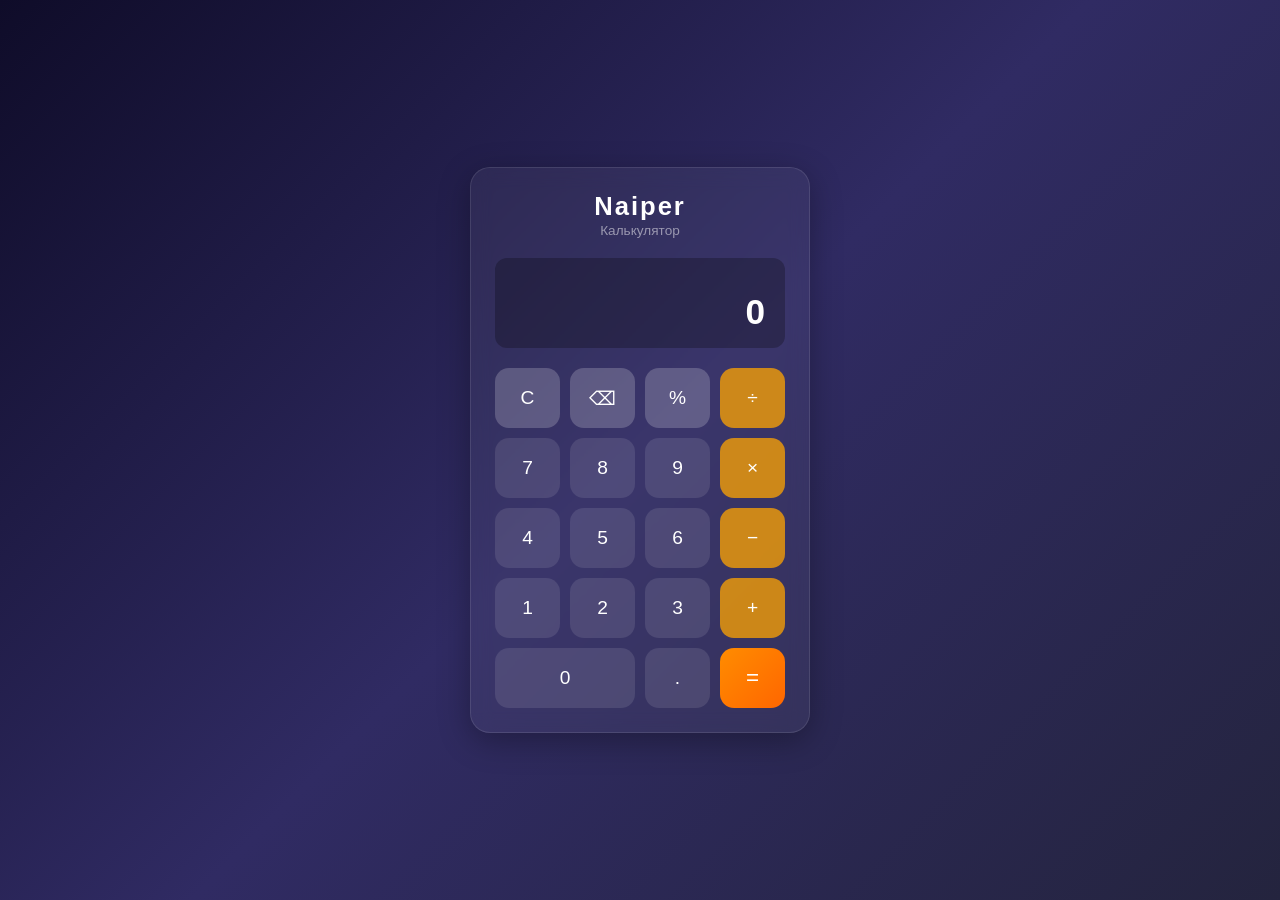
==== index.html @ 171712a0 "Initial calculator prototype (will be replaced with AX expense tracker) Co-authored-by: nursultano-a" ====
<!DOCTYPE html>
<html lang="ru">
<head>
    <meta charset="UTF-8">
    <meta name="viewport" content="width=device-width, initial-scale=1.0">
    <title>Naiper — Калькулятор</title>
    <link rel="stylesheet" href="css/style.css">
</head>
<body>
    <div class="calculator">
        <header class="calculator__header">
            <h1 class="calculator__title">Naiper</h1>
            <p class="calculator__subtitle">Калькулятор</p>
        </header>

        <div class="calculator__display">
            <div class="calculator__expression" id="expression"></div>
            <div class="calculator__result" id="result">0</div>
        </div>

        <div class="calculator__buttons">
            <button class="btn btn--function" data-action="clear">C</button>
            <button class="btn btn--function" data-action="backspace">⌫</button>
            <button class="btn btn--function" data-action="percent">%</button>
            <button class="btn btn--operator" data-action="divide">÷</button>

            <button class="btn btn--number" data-action="7">7</button>
            <button class="btn btn--number" data-action="8">8</button>
            <button class="btn btn--number" data-action="9">9</button>
            <button class="btn btn--operator" data-action="multiply">×</button>

            <button class="btn btn--number" data-action="4">4</button>
            <button class="btn btn--number" data-action="5">5</button>
            <button class="btn btn--number" data-action="6">6</button>
            <button class="btn btn--operator" data-action="subtract">−</button>

            <button class="btn btn--number" data-action="1">1</button>
            <button class="btn btn--number" data-action="2">2</button>
            <button class="btn btn--number" data-action="3">3</button>
            <button class="btn btn--operator" data-action="add">+</button>

            <button class="btn btn--number btn--wide" data-action="0">0</button>
            <button class="btn btn--number" data-action="decimal">.</button>
            <button class="btn btn--equals" data-action="equals">=</button>
        </div>
    </div>

    <script src="js/calculator.js"></script>
</body>
</html>
---- css/style.css ----
*,
*::before,
*::after {
    margin: 0;
    padding: 0;
    box-sizing: border-box;
}

body {
    min-height: 100vh;
    display: flex;
    justify-content: center;
    align-items: center;
    background: linear-gradient(135deg, #0f0c29, #302b63, #24243e);
    font-family: 'Segoe UI', Tahoma, Geneva, Verdana, sans-serif;
}

.calculator {
    width: 340px;
    background: rgba(255, 255, 255, 0.05);
    backdrop-filter: blur(10px);
    border-radius: 20px;
    padding: 24px;
    box-shadow: 0 8px 32px rgba(0, 0, 0, 0.3);
    border: 1px solid rgba(255, 255, 255, 0.1);
}

.calculator__header {
    text-align: center;
    margin-bottom: 20px;
}

.calculator__title {
    font-size: 1.6rem;
    color: #fff;
    font-weight: 700;
    letter-spacing: 2px;
}

.calculator__subtitle {
    font-size: 0.85rem;
    color: rgba(255, 255, 255, 0.5);
    margin-top: 2px;
}

.calculator__display {
    background: rgba(0, 0, 0, 0.25);
    border-radius: 12px;
    padding: 16px 20px;
    margin-bottom: 20px;
    min-height: 90px;
    display: flex;
    flex-direction: column;
    justify-content: flex-end;
    align-items: flex-end;
    overflow: hidden;
}

.calculator__expression {
    font-size: 0.95rem;
    color: rgba(255, 255, 255, 0.5);
    min-height: 1.2em;
    word-break: break-all;
    text-align: right;
    width: 100%;
}

.calculator__result {
    font-size: 2.2rem;
    color: #fff;
    font-weight: 600;
    word-break: break-all;
    text-align: right;
    width: 100%;
    transition: font-size 0.2s ease;
}

.calculator__result.small {
    font-size: 1.4rem;
}

.calculator__buttons {
    display: grid;
    grid-template-columns: repeat(4, 1fr);
    gap: 10px;
}

.btn {
    height: 60px;
    border: none;
    border-radius: 14px;
    font-size: 1.2rem;
    font-weight: 500;
    cursor: pointer;
    transition: all 0.15s ease;
    outline: none;
    user-select: none;
    -webkit-tap-highlight-color: transparent;
}

.btn:active {
    transform: scale(0.93);
}

.btn--number {
    background: rgba(255, 255, 255, 0.1);
    color: #fff;
}

.btn--number:hover {
    background: rgba(255, 255, 255, 0.18);
}

.btn--operator {
    background: rgba(255, 165, 0, 0.75);
    color: #fff;
}

.btn--operator:hover {
    background: rgba(255, 165, 0, 0.9);
}

.btn--function {
    background: rgba(255, 255, 255, 0.2);
    color: #fff;
}

.btn--function:hover {
    background: rgba(255, 255, 255, 0.3);
}

.btn--equals {
    background: linear-gradient(135deg, #ff8c00, #ff6600);
    color: #fff;
    font-size: 1.4rem;
}

.btn--equals:hover {
    background: linear-gradient(135deg, #ffa333, #ff8533);
}

.btn--wide {
    grid-column: span 2;
}

@media (max-width: 400px) {
    .calculator {
        width: 95vw;
        padding: 16px;
    }

    .btn {
        height: 52px;
        font-size: 1.05rem;
    }

    .calculator__result {
        font-size: 1.8rem;
    }
}
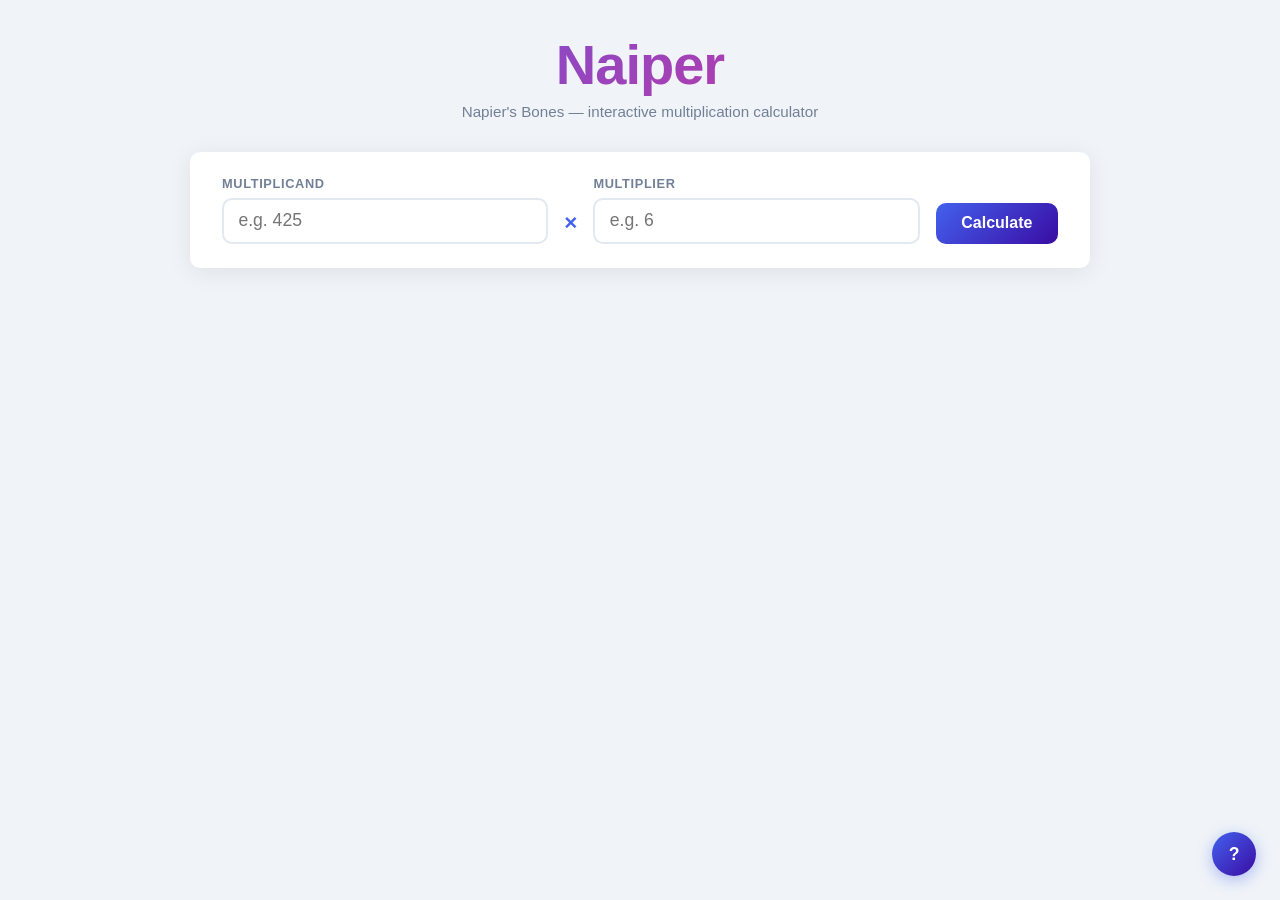
==== commit 5518f0e4: "Plan: AX expense tracker app Co-authored-by: nursultano-alt <259034521+nursultano-alt@users.noreply." ====
--- a/index.html
+++ b/index.html
@@ -1,50 +1,105 @@
 <!DOCTYPE html>
-<html lang="ru">
+<html lang="en">
 <head>
-    <meta charset="UTF-8">
-    <meta name="viewport" content="width=device-width, initial-scale=1.0">
-    <title>Naiper — Калькулятор</title>
-    <link rel="stylesheet" href="css/style.css">
+  <meta charset="UTF-8" />
+  <meta name="viewport" content="width=device-width, initial-scale=1.0" />
+  <title>Naiper – Napier's Bones Calculator</title>
+  <link rel="stylesheet" href="style.css" />
 </head>
 <body>
-    <div class="calculator">
-        <header class="calculator__header">
-            <h1 class="calculator__title">Naiper</h1>
-            <p class="calculator__subtitle">Калькулятор</p>
-        </header>
+  <header>
+    <h1>Naiper</h1>
+    <p class="subtitle">Napier's Bones — interactive multiplication calculator</p>
+  </header>
 
-        <div class="calculator__display">
-            <div class="calculator__expression" id="expression"></div>
-            <div class="calculator__result" id="result">0</div>
-        </div>
+  <main>
+    <!-- Input section -->
+    <section class="input-section">
+      <div class="input-group">
+        <label for="multiplicand">Multiplicand</label>
+        <input
+          type="number"
+          id="multiplicand"
+          min="1"
+          max="9999999999"
+          placeholder="e.g. 425"
+          aria-label="Multiplicand"
+        />
+      </div>
+      <span class="operator">×</span>
+      <div class="input-group">
+        <label for="multiplier">Multiplier</label>
+        <input
+          type="number"
+          id="multiplier"
+          min="1"
+          max="9999"
+          placeholder="e.g. 6"
+          aria-label="Multiplier"
+        />
+      </div>
+      <button id="calculate-btn" aria-label="Calculate">Calculate</button>
+    </section>
 
-        <div class="calculator__buttons">
-            <button class="btn btn--function" data-action="clear">C</button>
-            <button class="btn btn--function" data-action="backspace">⌫</button>
-            <button class="btn btn--function" data-action="percent">%</button>
-            <button class="btn btn--operator" data-action="divide">÷</button>
+    <!-- Error message -->
+    <p id="error-msg" class="error hidden" role="alert"></p>
 
-            <button class="btn btn--number" data-action="7">7</button>
-            <button class="btn btn--number" data-action="8">8</button>
-            <button class="btn btn--number" data-action="9">9</button>
-            <button class="btn btn--operator" data-action="multiply">×</button>
+    <!-- Bones display -->
+    <section id="bones-section" class="bones-section hidden" aria-label="Napier's Bones">
+      <h2>Napier's Bones</h2>
+      <div id="bones-container" class="bones-container"></div>
+    </section>
 
-            <button class="btn btn--number" data-action="4">4</button>
-            <button class="btn btn--number" data-action="5">5</button>
-            <button class="btn btn--number" data-action="6">6</button>
-            <button class="btn btn--operator" data-action="subtract">−</button>
+    <!-- Step-by-step working -->
+    <section id="working-section" class="working-section hidden">
+      <h2>Step-by-step working</h2>
+      <div id="working-container"></div>
+      <div class="result-box">
+        <span id="multiplicand-display"></span>
+        <span class="operator">×</span>
+        <span id="multiplier-display"></span>
+        <span class="operator">=</span>
+        <span id="result-display" class="result-value"></span>
+      </div>
+    </section>
 
-            <button class="btn btn--number" data-action="1">1</button>
-            <button class="btn btn--number" data-action="2">2</button>
-            <button class="btn btn--number" data-action="3">3</button>
-            <button class="btn btn--operator" data-action="add">+</button>
+    <!-- History -->
+    <section id="history-section" class="history-section hidden">
+      <div class="history-header">
+        <h2>History</h2>
+        <button id="clear-history-btn" aria-label="Clear history">Clear</button>
+      </div>
+      <ul id="history-list"></ul>
+    </section>
+  </main>
 
-            <button class="btn btn--number btn--wide" data-action="0">0</button>
-            <button class="btn btn--number" data-action="decimal">.</button>
-            <button class="btn btn--equals" data-action="equals">=</button>
-        </div>
+  <!-- Info modal trigger -->
+  <button id="info-btn" class="info-btn" aria-label="About Napier's Bones">?</button>
+
+  <!-- Info modal -->
+  <div id="info-modal" class="modal hidden" role="dialog" aria-modal="true" aria-labelledby="modal-title">
+    <div class="modal-content">
+      <button class="modal-close" id="modal-close-btn" aria-label="Close">✕</button>
+      <h2 id="modal-title">About Napier's Bones</h2>
+      <p>
+        <strong>Napier's Bones</strong> are a manually operated calculating device
+        created by John Napier of Merchiston, first published in 1617.
+      </p>
+      <p>
+        The device consists of a board with a rim and a set of numbered rods
+        (the "bones"). Each rod contains a single-digit multiplication table.
+        To multiply, you lay out the rods for each digit of the multiplicand
+        and read off the row that corresponds to your multiplier, adding the
+        diagonal columns to obtain the final product.
+      </p>
+      <p>
+        This application automates that process — enter any multiplicand and
+        multiplier to see the bones laid out and the step-by-step addition.
+      </p>
     </div>
+  </div>
+  <div id="modal-overlay" class="modal-overlay hidden"></div>
 
-    <script src="js/calculator.js"></script>
+  <script src="script.js"></script>
 </body>
 </html>
--- a/style.css
+++ b/style.css
@@ -0,0 +1,435 @@
+/* ─── Reset & Base ─────────────────────────────────────────────────────────── */
+*, *::before, *::after {
+  box-sizing: border-box;
+  margin: 0;
+  padding: 0;
+}
+
+:root {
+  --clr-bg:          #f0f4f8;
+  --clr-surface:     #ffffff;
+  --clr-primary:     #4361ee;
+  --clr-primary-dk:  #3a0ca3;
+  --clr-accent:      #f72585;
+  --clr-text:        #2d3748;
+  --clr-text-muted:  #718096;
+  --clr-border:      #e2e8f0;
+  --clr-diagonal:    rgba(67, 97, 238, 0.12);
+  --clr-error:       #e53e3e;
+  --radius:          10px;
+  --shadow:          0 4px 24px rgba(0,0,0,.08);
+  --transition:      0.2s ease;
+}
+
+body {
+  font-family: 'Segoe UI', Tahoma, Geneva, Verdana, sans-serif;
+  background: var(--clr-bg);
+  color: var(--clr-text);
+  min-height: 100vh;
+  padding: 2rem 1rem 4rem;
+}
+
+/* ─── Header ────────────────────────────────────────────────────────────────── */
+header {
+  text-align: center;
+  margin-bottom: 2rem;
+}
+
+header h1 {
+  font-size: clamp(2rem, 6vw, 3.5rem);
+  font-weight: 800;
+  background: linear-gradient(135deg, var(--clr-primary), var(--clr-accent));
+  -webkit-background-clip: text;
+  -webkit-text-fill-color: transparent;
+  background-clip: text;
+  letter-spacing: -1px;
+}
+
+.subtitle {
+  color: var(--clr-text-muted);
+  margin-top: .4rem;
+  font-size: .95rem;
+}
+
+/* ─── Main layout ───────────────────────────────────────────────────────────── */
+main {
+  max-width: 900px;
+  margin: 0 auto;
+  display: flex;
+  flex-direction: column;
+  gap: 2rem;
+}
+
+/* ─── Input section ─────────────────────────────────────────────────────────── */
+.input-section {
+  background: var(--clr-surface);
+  border-radius: var(--radius);
+  box-shadow: var(--shadow);
+  padding: 1.5rem 2rem;
+  display: flex;
+  align-items: flex-end;
+  gap: 1rem;
+  flex-wrap: wrap;
+}
+
+.input-group {
+  display: flex;
+  flex-direction: column;
+  gap: .4rem;
+  flex: 1;
+  min-width: 120px;
+}
+
+.input-group label {
+  font-size: .8rem;
+  font-weight: 600;
+  text-transform: uppercase;
+  letter-spacing: .05em;
+  color: var(--clr-text-muted);
+}
+
+.input-group input {
+  border: 2px solid var(--clr-border);
+  border-radius: var(--radius);
+  padding: .65rem .9rem;
+  font-size: 1.1rem;
+  font-family: inherit;
+  color: var(--clr-text);
+  transition: border-color var(--transition), box-shadow var(--transition);
+  width: 100%;
+}
+
+.input-group input:focus {
+  outline: none;
+  border-color: var(--clr-primary);
+  box-shadow: 0 0 0 3px rgba(67, 97, 238, .2);
+}
+
+/* hide spin buttons */
+input[type=number]::-webkit-inner-spin-button,
+input[type=number]::-webkit-outer-spin-button { -webkit-appearance: none; }
+input[type=number] { -moz-appearance: textfield; }
+
+.operator {
+  font-size: 1.4rem;
+  font-weight: 700;
+  color: var(--clr-primary);
+  padding-bottom: .5rem;
+  align-self: flex-end;
+}
+
+button#calculate-btn {
+  background: linear-gradient(135deg, var(--clr-primary), var(--clr-primary-dk));
+  color: #fff;
+  border: none;
+  border-radius: var(--radius);
+  padding: .7rem 1.6rem;
+  font-size: 1rem;
+  font-weight: 600;
+  cursor: pointer;
+  transition: opacity var(--transition), transform var(--transition);
+  align-self: flex-end;
+  white-space: nowrap;
+}
+
+button#calculate-btn:hover { opacity: .9; transform: translateY(-1px); }
+button#calculate-btn:active { transform: translateY(0); }
+
+/* ─── Error ─────────────────────────────────────────────────────────────────── */
+.error {
+  color: var(--clr-error);
+  font-weight: 600;
+  text-align: center;
+}
+
+/* ─── Bones section ─────────────────────────────────────────────────────────── */
+.bones-section {
+  background: var(--clr-surface);
+  border-radius: var(--radius);
+  box-shadow: var(--shadow);
+  padding: 1.5rem 2rem;
+}
+
+.bones-section h2,
+.working-section h2,
+.history-section h2 {
+  font-size: 1.15rem;
+  font-weight: 700;
+  margin-bottom: 1rem;
+  color: var(--clr-primary-dk);
+}
+
+/* Container scrolls horizontally on small screens */
+.bones-container {
+  overflow-x: auto;
+  padding-bottom: .5rem;
+}
+
+/* Grid of bone rods */
+.bones-grid {
+  display: inline-flex;
+  gap: 3px;
+  align-items: flex-start;
+}
+
+/* Index rod (row numbers) */
+.rod {
+  display: flex;
+  flex-direction: column;
+  gap: 3px;
+}
+
+/* Individual cells */
+.bone-cell {
+  width: 64px;
+  height: 52px;
+  display: flex;
+  align-items: center;
+  justify-content: center;
+  font-size: .85rem;
+  font-weight: 600;
+  border-radius: 6px;
+  position: relative;
+  user-select: none;
+}
+
+/* Header cell (digit at top of rod) */
+.bone-cell.header {
+  background: linear-gradient(135deg, var(--clr-primary), var(--clr-primary-dk));
+  color: #fff;
+  font-size: 1rem;
+  border-radius: 8px 8px 0 0;
+  height: 44px;
+}
+
+/* Index column */
+.bone-cell.index {
+  background: #f7fafc;
+  color: var(--clr-text-muted);
+  font-size: .8rem;
+  border: 1px solid var(--clr-border);
+}
+
+/* Regular multiplication cell — split diagonally */
+.bone-cell.digit {
+  background: var(--clr-surface);
+  border: 1px solid var(--clr-border);
+  overflow: hidden;
+  flex-direction: column;
+  padding: 0;
+}
+
+/* Highlight the row that matches the multiplier */
+.bone-cell.digit.active {
+  background: #ebf4ff;
+  border-color: var(--clr-primary);
+}
+
+/* Diagonal SVG inside each digit cell */
+.bone-cell.digit svg {
+  position: absolute;
+  inset: 0;
+  width: 100%;
+  height: 100%;
+}
+
+.top-num {
+  position: absolute;
+  top: 6px;
+  right: 9px;
+  font-size: .75rem;
+  line-height: 1;
+}
+
+.bot-num {
+  position: absolute;
+  bottom: 6px;
+  left: 9px;
+  font-size: .75rem;
+  line-height: 1;
+}
+
+/* ─── Working section ───────────────────────────────────────────────────────── */
+.working-section {
+  background: var(--clr-surface);
+  border-radius: var(--radius);
+  box-shadow: var(--shadow);
+  padding: 1.5rem 2rem;
+}
+
+.working-rows {
+  display: flex;
+  flex-direction: column;
+  gap: .5rem;
+  margin-bottom: 1.2rem;
+  font-family: 'Courier New', monospace;
+  font-size: 1rem;
+}
+
+.working-row {
+  display: flex;
+  align-items: center;
+  gap: .5rem;
+}
+
+.working-row .label {
+  color: var(--clr-text-muted);
+  font-size: .8rem;
+  width: 160px;
+  flex-shrink: 0;
+}
+
+.working-row .value {
+  font-weight: 600;
+}
+
+.working-divider {
+  border: none;
+  border-top: 2px solid var(--clr-border);
+  margin: .4rem 0;
+}
+
+.result-box {
+  display: flex;
+  align-items: center;
+  gap: .75rem;
+  font-size: 1.4rem;
+  font-weight: 700;
+  flex-wrap: wrap;
+}
+
+.result-value {
+  color: var(--clr-accent);
+  font-size: 1.8rem;
+}
+
+/* ─── History section ───────────────────────────────────────────────────────── */
+.history-section {
+  background: var(--clr-surface);
+  border-radius: var(--radius);
+  box-shadow: var(--shadow);
+  padding: 1.5rem 2rem;
+}
+
+.history-header {
+  display: flex;
+  align-items: center;
+  justify-content: space-between;
+  margin-bottom: 1rem;
+}
+
+#clear-history-btn {
+  background: none;
+  border: 2px solid var(--clr-border);
+  border-radius: 6px;
+  padding: .3rem .8rem;
+  font-size: .8rem;
+  cursor: pointer;
+  color: var(--clr-text-muted);
+  transition: border-color var(--transition), color var(--transition);
+}
+
+#clear-history-btn:hover {
+  border-color: var(--clr-accent);
+  color: var(--clr-accent);
+}
+
+#history-list {
+  list-style: none;
+  display: flex;
+  flex-direction: column;
+  gap: .5rem;
+}
+
+#history-list li {
+  display: flex;
+  justify-content: space-between;
+  align-items: center;
+  padding: .6rem 1rem;
+  border-radius: 8px;
+  background: var(--clr-bg);
+  font-size: .95rem;
+}
+
+#history-list li .hist-expr { color: var(--clr-text-muted); }
+#history-list li .hist-result { font-weight: 700; color: var(--clr-primary-dk); }
+
+/* ─── Info button ───────────────────────────────────────────────────────────── */
+.info-btn {
+  position: fixed;
+  bottom: 1.5rem;
+  right: 1.5rem;
+  width: 44px;
+  height: 44px;
+  border-radius: 50%;
+  border: none;
+  background: linear-gradient(135deg, var(--clr-primary), var(--clr-primary-dk));
+  color: #fff;
+  font-size: 1.1rem;
+  font-weight: 700;
+  cursor: pointer;
+  box-shadow: 0 4px 16px rgba(67, 97, 238, .4);
+  transition: transform var(--transition), opacity var(--transition);
+}
+
+.info-btn:hover { transform: scale(1.1); opacity: .9; }
+
+/* ─── Modal ─────────────────────────────────────────────────────────────────── */
+.modal-overlay {
+  position: fixed;
+  inset: 0;
+  background: rgba(0,0,0,.45);
+  z-index: 100;
+}
+
+.modal {
+  position: fixed;
+  top: 50%;
+  left: 50%;
+  transform: translate(-50%, -50%);
+  background: var(--clr-surface);
+  border-radius: var(--radius);
+  box-shadow: 0 16px 48px rgba(0,0,0,.2);
+  padding: 2rem;
+  max-width: 480px;
+  width: 90%;
+  z-index: 101;
+}
+
+.modal h2 {
+  margin-bottom: 1rem;
+  color: var(--clr-primary-dk);
+}
+
+.modal p {
+  color: var(--clr-text);
+  line-height: 1.7;
+  margin-bottom: .8rem;
+  font-size: .95rem;
+}
+
+.modal-close {
+  position: absolute;
+  top: .9rem;
+  right: 1rem;
+  background: none;
+  border: none;
+  font-size: 1.1rem;
+  cursor: pointer;
+  color: var(--clr-text-muted);
+  transition: color var(--transition);
+}
+
+.modal-close:hover { color: var(--clr-accent); }
+
+/* ─── Utility ───────────────────────────────────────────────────────────────── */
+.hidden { display: none !important; }
+
+/* ─── Responsive tweaks ─────────────────────────────────────────────────────── */
+@media (max-width: 480px) {
+  .input-section { flex-direction: column; align-items: stretch; }
+  .operator { display: none; }
+  button#calculate-btn { width: 100%; }
+  .bone-cell { width: 52px; height: 44px; }
+  .bone-cell.header { height: 36px; }
+}
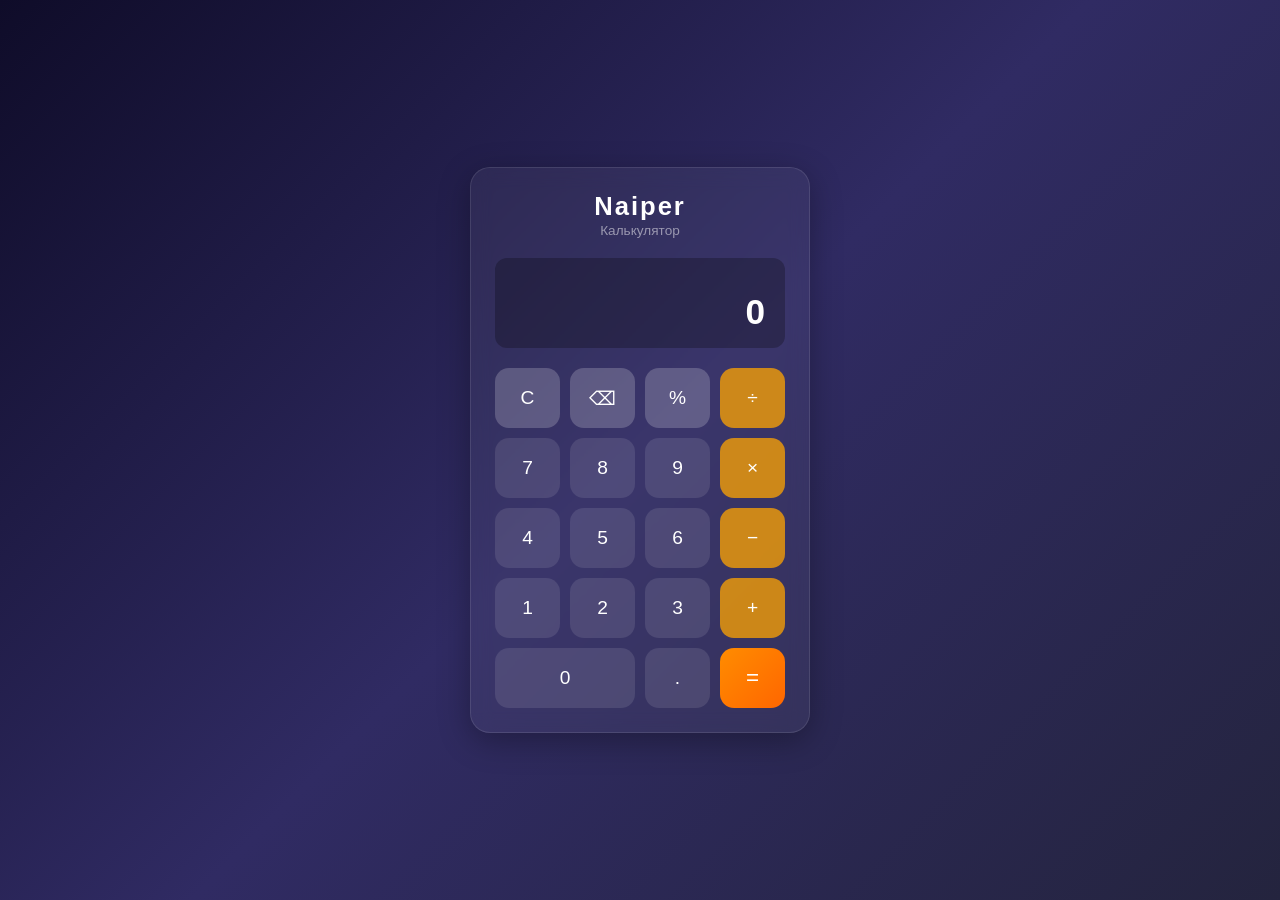
==== commit bc0b00f9: "Merge pull request #2 from nursultano-alt/copilot/create-app-integration [WIP] Add integration of ap" ====
--- a/index.html
+++ b/index.html
@@ -1,105 +1,50 @@
 <!DOCTYPE html>
-<html lang="en">
+<html lang="ru">
 <head>
-  <meta charset="UTF-8" />
-  <meta name="viewport" content="width=device-width, initial-scale=1.0" />
-  <title>Naiper – Napier's Bones Calculator</title>
-  <link rel="stylesheet" href="style.css" />
+    <meta charset="UTF-8">
+    <meta name="viewport" content="width=device-width, initial-scale=1.0">
+    <title>Naiper — Калькулятор</title>
+    <link rel="stylesheet" href="css/style.css">
 </head>
 <body>
-  <header>
-    <h1>Naiper</h1>
-    <p class="subtitle">Napier's Bones — interactive multiplication calculator</p>
-  </header>
+    <div class="calculator">
+        <header class="calculator__header">
+            <h1 class="calculator__title">Naiper</h1>
+            <p class="calculator__subtitle">Калькулятор</p>
+        </header>
 
-  <main>
-    <!-- Input section -->
-    <section class="input-section">
-      <div class="input-group">
-        <label for="multiplicand">Multiplicand</label>
-        <input
-          type="number"
-          id="multiplicand"
-          min="1"
-          max="9999999999"
-          placeholder="e.g. 425"
-          aria-label="Multiplicand"
-        />
-      </div>
-      <span class="operator">×</span>
-      <div class="input-group">
-        <label for="multiplier">Multiplier</label>
-        <input
-          type="number"
-          id="multiplier"
-          min="1"
-          max="9999"
-          placeholder="e.g. 6"
-          aria-label="Multiplier"
-        />
-      </div>
-      <button id="calculate-btn" aria-label="Calculate">Calculate</button>
-    </section>
+        <div class="calculator__display">
+            <div class="calculator__expression" id="expression"></div>
+            <div class="calculator__result" id="result">0</div>
+        </div>
 
-    <!-- Error message -->
-    <p id="error-msg" class="error hidden" role="alert"></p>
+        <div class="calculator__buttons">
+            <button class="btn btn--function" data-action="clear">C</button>
+            <button class="btn btn--function" data-action="backspace">⌫</button>
+            <button class="btn btn--function" data-action="percent">%</button>
+            <button class="btn btn--operator" data-action="divide">÷</button>
 
-    <!-- Bones display -->
-    <section id="bones-section" class="bones-section hidden" aria-label="Napier's Bones">
-      <h2>Napier's Bones</h2>
-      <div id="bones-container" class="bones-container"></div>
-    </section>
+            <button class="btn btn--number" data-action="7">7</button>
+            <button class="btn btn--number" data-action="8">8</button>
+            <button class="btn btn--number" data-action="9">9</button>
+            <button class="btn btn--operator" data-action="multiply">×</button>
 
-    <!-- Step-by-step working -->
-    <section id="working-section" class="working-section hidden">
-      <h2>Step-by-step working</h2>
-      <div id="working-container"></div>
-      <div class="result-box">
-        <span id="multiplicand-display"></span>
-        <span class="operator">×</span>
-        <span id="multiplier-display"></span>
-        <span class="operator">=</span>
-        <span id="result-display" class="result-value"></span>
-      </div>
-    </section>
+            <button class="btn btn--number" data-action="4">4</button>
+            <button class="btn btn--number" data-action="5">5</button>
+            <button class="btn btn--number" data-action="6">6</button>
+            <button class="btn btn--operator" data-action="subtract">−</button>
 
-    <!-- History -->
-    <section id="history-section" class="history-section hidden">
-      <div class="history-header">
-        <h2>History</h2>
-        <button id="clear-history-btn" aria-label="Clear history">Clear</button>
-      </div>
-      <ul id="history-list"></ul>
-    </section>
-  </main>
+            <button class="btn btn--number" data-action="1">1</button>
+            <button class="btn btn--number" data-action="2">2</button>
+            <button class="btn btn--number" data-action="3">3</button>
+            <button class="btn btn--operator" data-action="add">+</button>
 
-  <!-- Info modal trigger -->
-  <button id="info-btn" class="info-btn" aria-label="About Napier's Bones">?</button>
+            <button class="btn btn--number btn--wide" data-action="0">0</button>
+            <button class="btn btn--number" data-action="decimal">.</button>
+            <button class="btn btn--equals" data-action="equals">=</button>
+        </div>
+    </div>
 
-  <!-- Info modal -->
-  <div id="info-modal" class="modal hidden" role="dialog" aria-modal="true" aria-labelledby="modal-title">
-    <div class="modal-content">
-      <button class="modal-close" id="modal-close-btn" aria-label="Close">✕</button>
-      <h2 id="modal-title">About Napier's Bones</h2>
-      <p>
-        <strong>Napier's Bones</strong> are a manually operated calculating device
-        created by John Napier of Merchiston, first published in 1617.
-      </p>
-      <p>
-        The device consists of a board with a rim and a set of numbered rods
-        (the "bones"). Each rod contains a single-digit multiplication table.
-        To multiply, you lay out the rods for each digit of the multiplicand
-        and read off the row that corresponds to your multiplier, adding the
-        diagonal columns to obtain the final product.
-      </p>
-      <p>
-        This application automates that process — enter any multiplicand and
-        multiplier to see the bones laid out and the step-by-step addition.
-      </p>
-    </div>
-  </div>
-  <div id="modal-overlay" class="modal-overlay hidden"></div>
-
-  <script src="script.js"></script>
+    <script src="js/calculator.js"></script>
 </body>
 </html>
--- a/css/style.css
+++ b/css/style.css
@@ -0,0 +1,160 @@
+*,
+*::before,
+*::after {
+    margin: 0;
+    padding: 0;
+    box-sizing: border-box;
+}
+
+body {
+    min-height: 100vh;
+    display: flex;
+    justify-content: center;
+    align-items: center;
+    background: linear-gradient(135deg, #0f0c29, #302b63, #24243e);
+    font-family: 'Segoe UI', Tahoma, Geneva, Verdana, sans-serif;
+}
+
+.calculator {
+    width: 340px;
+    background: rgba(255, 255, 255, 0.05);
+    backdrop-filter: blur(10px);
+    border-radius: 20px;
+    padding: 24px;
+    box-shadow: 0 8px 32px rgba(0, 0, 0, 0.3);
+    border: 1px solid rgba(255, 255, 255, 0.1);
+}
+
+.calculator__header {
+    text-align: center;
+    margin-bottom: 20px;
+}
+
+.calculator__title {
+    font-size: 1.6rem;
+    color: #fff;
+    font-weight: 700;
+    letter-spacing: 2px;
+}
+
+.calculator__subtitle {
+    font-size: 0.85rem;
+    color: rgba(255, 255, 255, 0.5);
+    margin-top: 2px;
+}
+
+.calculator__display {
+    background: rgba(0, 0, 0, 0.25);
+    border-radius: 12px;
+    padding: 16px 20px;
+    margin-bottom: 20px;
+    min-height: 90px;
+    display: flex;
+    flex-direction: column;
+    justify-content: flex-end;
+    align-items: flex-end;
+    overflow: hidden;
+}
+
+.calculator__expression {
+    font-size: 0.95rem;
+    color: rgba(255, 255, 255, 0.5);
+    min-height: 1.2em;
+    word-break: break-all;
+    text-align: right;
+    width: 100%;
+}
+
+.calculator__result {
+    font-size: 2.2rem;
+    color: #fff;
+    font-weight: 600;
+    word-break: break-all;
+    text-align: right;
+    width: 100%;
+    transition: font-size 0.2s ease;
+}
+
+.calculator__result.small {
+    font-size: 1.4rem;
+}
+
+.calculator__buttons {
+    display: grid;
+    grid-template-columns: repeat(4, 1fr);
+    gap: 10px;
+}
+
+.btn {
+    height: 60px;
+    border: none;
+    border-radius: 14px;
+    font-size: 1.2rem;
+    font-weight: 500;
+    cursor: pointer;
+    transition: all 0.15s ease;
+    outline: none;
+    user-select: none;
+    -webkit-tap-highlight-color: transparent;
+}
+
+.btn:active {
+    transform: scale(0.93);
+}
+
+.btn--number {
+    background: rgba(255, 255, 255, 0.1);
+    color: #fff;
+}
+
+.btn--number:hover {
+    background: rgba(255, 255, 255, 0.18);
+}
+
+.btn--operator {
+    background: rgba(255, 165, 0, 0.75);
+    color: #fff;
+}
+
+.btn--operator:hover {
+    background: rgba(255, 165, 0, 0.9);
+}
+
+.btn--function {
+    background: rgba(255, 255, 255, 0.2);
+    color: #fff;
+}
+
+.btn--function:hover {
+    background: rgba(255, 255, 255, 0.3);
+}
+
+.btn--equals {
+    background: linear-gradient(135deg, #ff8c00, #ff6600);
+    color: #fff;
+    font-size: 1.4rem;
+}
+
+.btn--equals:hover {
+    background: linear-gradient(135deg, #ffa333, #ff8533);
+}
+
+.btn--wide {
+    grid-column: span 2;
+}
+
+@media (max-width: 400px) {
+    .calculator {
+        width: 95vw;
+        padding: 16px;
+    }
+
+    .btn {
+        height: 52px;
+        font-size: 1.05rem;
+    }
+
+    .calculator__result {
+        font-size: 1.8rem;
+    }
+}
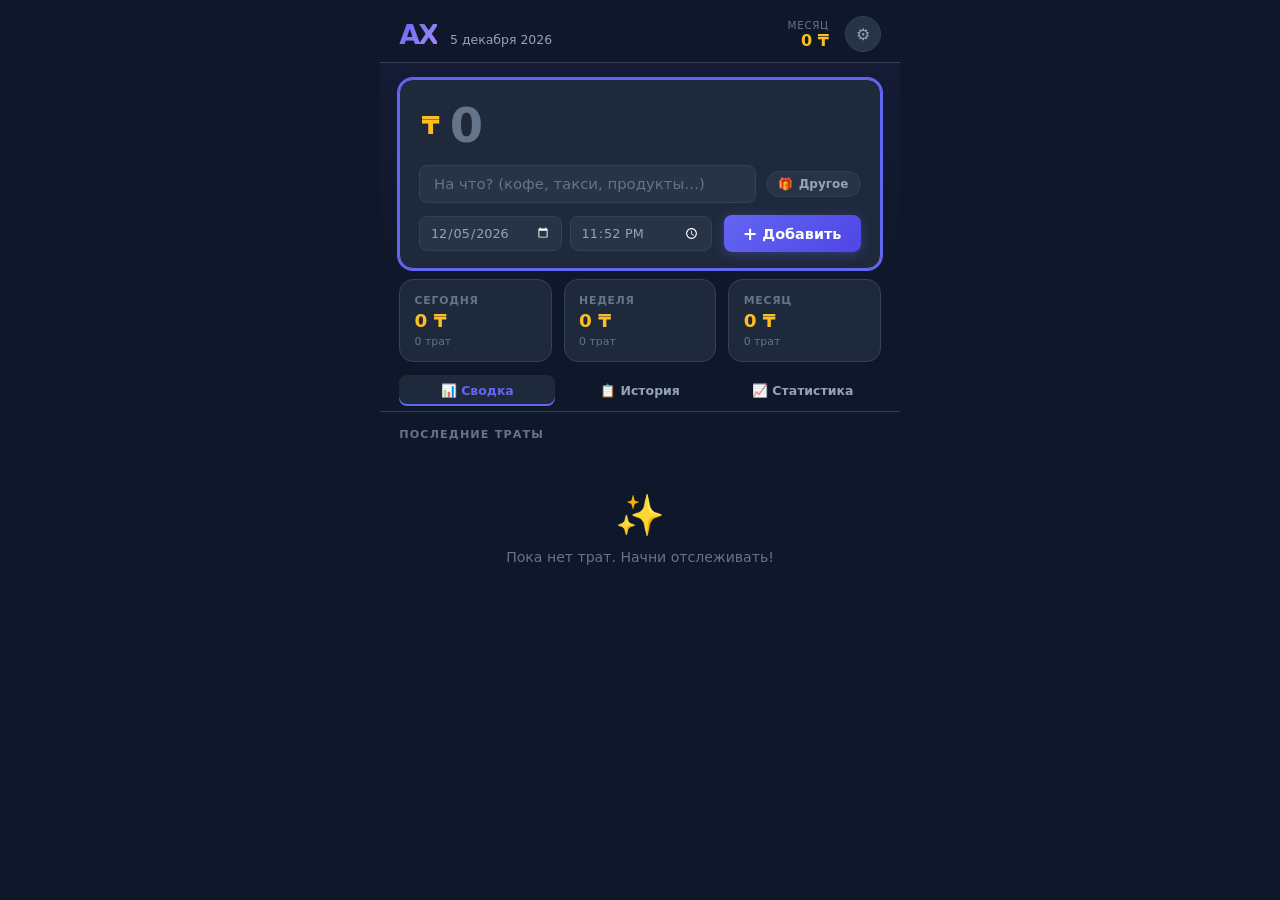
==== commit 0238a138: "feat: AX expense tracker app (daily spending log with auto-categorization) Co-authored-by: nursultan" ====
--- a/index.html
+++ b/index.html
@@ -1,50 +1,221 @@
 <!DOCTYPE html>
 <html lang="ru">
 <head>
-    <meta charset="UTF-8">
-    <meta name="viewport" content="width=device-width, initial-scale=1.0">
-    <title>Naiper — Калькулятор</title>
-    <link rel="stylesheet" href="css/style.css">
+  <meta charset="UTF-8" />
+  <meta name="viewport" content="width=device-width, initial-scale=1.0" />
+  <title>AX — Учёт расходов</title>
+  <link rel="stylesheet" href="style.css" />
 </head>
 <body>
-    <div class="calculator">
-        <header class="calculator__header">
-            <h1 class="calculator__title">Naiper</h1>
-            <p class="calculator__subtitle">Калькулятор</p>
-        </header>
-
-        <div class="calculator__display">
-            <div class="calculator__expression" id="expression"></div>
-            <div class="calculator__result" id="result">0</div>
+<div id="app">
+
+  <!-- ── Header ── -->
+  <header class="app-header">
+    <div class="header-left">
+      <span class="logo">AX</span>
+      <span class="header-date" id="header-date"></span>
+    </div>
+    <div class="header-right">
+      <div class="month-total-wrap">
+        <span class="month-total-label">Месяц</span>
+        <span class="month-total-val" id="header-month-total">0 ₸</span>
+      </div>
+      <button class="icon-btn" id="settings-btn" title="Настройки" aria-label="Открыть настройки">⚙</button>
+    </div>
+  </header>
+
+  <!-- ── Quick-add form ── -->
+  <section class="quick-add-section">
+    <form id="add-form" class="quick-add-form" autocomplete="off" novalidate>
+      <!-- Amount -->
+      <div class="amount-row">
+        <span class="currency-symbol" id="currency-symbol">₸</span>
+        <input
+          type="number" id="amount-input" class="amount-input"
+          placeholder="0" min="0.01" step="any" required
+          inputmode="decimal" autofocus
+          aria-label="Сумма расхода"
+        />
+      </div>
+      <!-- Description + auto-category -->
+      <div class="desc-row">
+        <input
+          type="text" id="desc-input" class="desc-input"
+          placeholder="На что? (кофе, такси, продукты…)"
+          maxlength="100" aria-label="Описание"
+        />
+        <div class="cat-chip" id="cat-chip" title="Автоопределённая категория">
+          <span id="cat-chip-icon">🎁</span>
+          <span id="cat-chip-name">Другое</span>
         </div>
-
-        <div class="calculator__buttons">
-            <button class="btn btn--function" data-action="clear">C</button>
-            <button class="btn btn--function" data-action="backspace">⌫</button>
-            <button class="btn btn--function" data-action="percent">%</button>
-            <button class="btn btn--operator" data-action="divide">÷</button>
-
-            <button class="btn btn--number" data-action="7">7</button>
-            <button class="btn btn--number" data-action="8">8</button>
-            <button class="btn btn--number" data-action="9">9</button>
-            <button class="btn btn--operator" data-action="multiply">×</button>
-
-            <button class="btn btn--number" data-action="4">4</button>
-            <button class="btn btn--number" data-action="5">5</button>
-            <button class="btn btn--number" data-action="6">6</button>
-            <button class="btn btn--operator" data-action="subtract">−</button>
-
-            <button class="btn btn--number" data-action="1">1</button>
-            <button class="btn btn--number" data-action="2">2</button>
-            <button class="btn btn--number" data-action="3">3</button>
-            <button class="btn btn--operator" data-action="add">+</button>
-
-            <button class="btn btn--number btn--wide" data-action="0">0</button>
-            <button class="btn btn--number" data-action="decimal">.</button>
-            <button class="btn btn--equals" data-action="equals">=</button>
+      </div>
+      <!-- Date/time + submit -->
+      <div class="form-footer">
+        <div class="datetime-row">
+          <input type="date" id="date-input" class="datetime-input" aria-label="Дата" />
+          <input type="time" id="time-input" class="datetime-input" aria-label="Время" />
         </div>
-    </div>
-
-    <script src="js/calculator.js"></script>
+        <button type="submit" class="add-btn" id="add-btn">
+          <span class="add-btn-icon">+</span> Добавить
+        </button>
+      </div>
+    </form>
+  </section>
+
+  <!-- ── Budget bar ── -->
+  <section class="budget-section" id="budget-section">
+    <div class="budget-bar-header">
+      <span class="budget-label">Бюджет на месяц</span>
+      <span class="budget-info" id="budget-info">0 / 0 ₸</span>
+    </div>
+    <div class="budget-track">
+      <div class="budget-fill" id="budget-fill" style="width:0%;background:var(--clr-green)"></div>
+    </div>
+  </section>
+
+  <!-- ── Summary cards ── -->
+  <section class="cards-grid" aria-label="Сводка">
+    <div class="card" id="card-today">
+      <div class="card-label">Сегодня</div>
+      <div class="card-amount" id="card-today-amount">0 ₸</div>
+      <div class="card-count" id="card-today-count">0 трат</div>
+    </div>
+    <div class="card" id="card-week">
+      <div class="card-label">Неделя</div>
+      <div class="card-amount" id="card-week-amount">0 ₸</div>
+      <div class="card-count" id="card-week-count">0 трат</div>
+    </div>
+    <div class="card" id="card-month">
+      <div class="card-label">Месяц</div>
+      <div class="card-amount" id="card-month-amount">0 ₸</div>
+      <div class="card-count" id="card-month-count">0 трат</div>
+    </div>
+  </section>
+
+  <!-- ── Tabs ── -->
+  <nav class="tabs-nav" role="tablist" aria-label="Разделы">
+    <button class="tab-btn active" data-tab="dashboard" role="tab" aria-selected="true">📊 Сводка</button>
+    <button class="tab-btn" data-tab="transactions" role="tab" aria-selected="false">📋 История</button>
+    <button class="tab-btn" data-tab="stats" role="tab" aria-selected="false">📈 Статистика</button>
+  </nav>
+
+  <!-- ── Tab: Dashboard ── -->
+  <div id="tab-dashboard" class="tab-panel" role="tabpanel">
+    <div class="section-title">Последние траты</div>
+    <div id="recent-list" class="tx-list"></div>
+    <div id="recent-empty" class="empty-state hidden">
+      <span class="empty-icon">✨</span>
+      <p>Пока нет трат. Начни отслеживать!</p>
+    </div>
+  </div>
+
+  <!-- ── Tab: Transactions ── -->
+  <div id="tab-transactions" class="tab-panel hidden" role="tabpanel">
+    <div class="filter-bar">
+      <select id="filter-period" class="filter-select" aria-label="Период">
+        <option value="today">Сегодня</option>
+        <option value="week">Эта неделя</option>
+        <option value="month" selected>Этот месяц</option>
+        <option value="all">Всё время</option>
+      </select>
+      <select id="filter-category" class="filter-select" aria-label="Категория">
+        <option value="all">Все категории</option>
+      </select>
+    </div>
+    <div id="tx-list-full" class="tx-list"></div>
+    <div id="tx-empty" class="empty-state hidden">
+      <span class="empty-icon">🧾</span>
+      <p>Нет трат за выбранный период</p>
+    </div>
+  </div>
+
+  <!-- ── Tab: Stats ── -->
+  <div id="tab-stats" class="tab-panel hidden" role="tabpanel">
+    <div class="section-title">Траты за 7 дней</div>
+    <div class="chart-wrap" aria-label="График трат за 7 дней">
+      <svg id="line-chart" viewBox="0 0 380 130" preserveAspectRatio="xMidYMid meet"></svg>
+    </div>
+    <div class="section-title" style="margin-top:1.8rem">По категориям (месяц)</div>
+    <div id="cat-bars" class="cat-bars" aria-label="Расходы по категориям"></div>
+    <div id="cat-empty" class="empty-state hidden">
+      <span class="empty-icon">📊</span>
+      <p>Добавь траты, чтобы увидеть статистику</p>
+    </div>
+  </div>
+
+</div><!-- #app -->
+
+<!-- ── Toast ── -->
+<div id="toast" class="toast hidden" role="status" aria-live="polite"></div>
+
+<!-- ── Settings modal ── -->
+<div id="settings-modal" class="modal hidden" role="dialog" aria-modal="true" aria-labelledby="settings-title">
+  <div class="modal-card">
+    <div class="modal-header">
+      <h2 id="settings-title">Настройки</h2>
+      <button class="modal-close" id="settings-close" aria-label="Закрыть">✕</button>
+    </div>
+    <div class="modal-body">
+      <label class="setting-row">
+        <span class="setting-label">Валюта</span>
+        <select id="currency-select" class="filter-select">
+          <option value="₸">₸ Тенге</option>
+          <option value="₽">₽ Рубль</option>
+          <option value="$">$ Доллар</option>
+          <option value="€">€ Евро</option>
+        </select>
+      </label>
+      <label class="setting-row">
+        <span class="setting-label">Бюджет на месяц</span>
+        <input
+          type="number" id="budget-input" class="setting-input"
+          placeholder="Например: 150000" min="0"
+          aria-label="Месячный бюджет"
+        />
+      </label>
+      <div class="setting-hint">Оставь 0, чтобы не использовать бюджет</div>
+      <button class="save-btn" id="save-settings-btn">Сохранить настройки</button>
+      <hr class="modal-divider" />
+      <button class="danger-btn" id="export-btn">📤 Экспорт в CSV</button>
+      <button class="danger-btn danger-btn--red" id="clear-data-btn">🗑 Очистить все данные</button>
+    </div>
+  </div>
+</div>
+
+<!-- ── Edit / Delete modal ── -->
+<div id="edit-modal" class="modal hidden" role="dialog" aria-modal="true" aria-labelledby="edit-title">
+  <div class="modal-card">
+    <div class="modal-header">
+      <h2 id="edit-title">Редактировать трату</h2>
+      <button class="modal-close" id="edit-close" aria-label="Закрыть">✕</button>
+    </div>
+    <div class="modal-body">
+      <label class="setting-row vertical">
+        <span class="setting-label">Сумма</span>
+        <input type="number" id="edit-amount" class="setting-input" min="0.01" step="any" />
+      </label>
+      <label class="setting-row vertical">
+        <span class="setting-label">Описание</span>
+        <input type="text" id="edit-desc" class="setting-input" maxlength="100" />
+      </label>
+      <label class="setting-row vertical">
+        <span class="setting-label">Категория</span>
+        <select id="edit-category" class="filter-select"></select>
+      </label>
+      <label class="setting-row vertical">
+        <span class="setting-label">Дата</span>
+        <input type="date" id="edit-date" class="setting-input" />
+      </label>
+      <div class="modal-actions">
+        <button class="danger-btn danger-btn--red" id="delete-btn">🗑 Удалить</button>
+        <button class="save-btn" id="save-edit-btn">Сохранить</button>
+      </div>
+    </div>
+  </div>
+</div>
+
+<div id="modal-overlay" class="modal-overlay hidden"></div>
+
+<script src="app.js"></script>
 </body>
 </html>
--- a/style.css
+++ b/style.css
@@ -0,0 +1,597 @@
+/* ─── Reset & Base ─────────────────────────────────────────────────────────── */
+*, *::before, *::after { box-sizing: border-box; margin: 0; padding: 0; }
+
+:root {
+  --bg:           #0f172a;
+  --bg2:          #1e293b;
+  --bg3:          #273347;
+  --border:       #334155;
+  --primary:      #6366f1;
+  --primary-glow: rgba(99,102,241,.25);
+  --clr-green:    #22c55e;
+  --clr-yellow:   #eab308;
+  --clr-red:      #ef4444;
+  --clr-amount:   #fbbf24;
+  --text:         #f1f5f9;
+  --text-muted:   #94a3b8;
+  --text-dim:     #64748b;
+  --radius:       14px;
+  --radius-sm:    8px;
+  --shadow:       0 4px 24px rgba(0,0,0,.4);
+  --font:         'Segoe UI', system-ui, -apple-system, sans-serif;
+  --t:            .18s ease;
+}
+
+html { scroll-behavior: smooth; }
+body {
+  font-family: var(--font);
+  background: var(--bg);
+  color: var(--text);
+  min-height: 100vh;
+  -webkit-font-smoothing: antialiased;
+}
+
+#app {
+  max-width: 520px;
+  margin: 0 auto;
+  padding: 0 0 5rem;
+}
+
+/* ─── Header ────────────────────────────────────────────────────────────────── */
+.app-header {
+  display: flex;
+  align-items: center;
+  justify-content: space-between;
+  padding: 1rem 1.2rem .6rem;
+  position: sticky;
+  top: 0;
+  background: var(--bg);
+  z-index: 50;
+  border-bottom: 1px solid var(--border);
+}
+
+.header-left { display: flex; align-items: baseline; gap: .8rem; }
+
+.logo {
+  font-size: 1.7rem;
+  font-weight: 900;
+  letter-spacing: -2px;
+  background: linear-gradient(135deg, #6366f1, #a78bfa);
+  -webkit-background-clip: text;
+  -webkit-text-fill-color: transparent;
+  background-clip: text;
+}
+
+.header-date { font-size: .78rem; color: var(--text-muted); }
+
+.header-right { display: flex; align-items: center; gap: 1rem; }
+
+.month-total-wrap { text-align: right; }
+.month-total-label { display: block; font-size: .65rem; color: var(--text-dim); text-transform: uppercase; letter-spacing: .06em; }
+.month-total-val { font-size: 1rem; font-weight: 700; color: var(--clr-amount); }
+
+.icon-btn {
+  background: var(--bg3);
+  border: 1px solid var(--border);
+  border-radius: 50%;
+  width: 36px; height: 36px;
+  font-size: 1rem;
+  cursor: pointer;
+  color: var(--text-muted);
+  transition: color var(--t), background var(--t);
+  display: flex; align-items: center; justify-content: center;
+}
+.icon-btn:hover { color: var(--text); background: var(--bg2); }
+
+/* ─── Quick-add form ────────────────────────────────────────────────────────── */
+.quick-add-section {
+  padding: 1rem 1.2rem .6rem;
+  background: linear-gradient(180deg, rgba(99,102,241,.06) 0%, transparent 100%);
+}
+
+.quick-add-form {
+  background: var(--bg2);
+  border: 1px solid var(--border);
+  border-radius: var(--radius);
+  padding: 1.1rem 1.2rem 1rem;
+  display: flex;
+  flex-direction: column;
+  gap: .75rem;
+  box-shadow: 0 0 0 1px transparent;
+  transition: box-shadow var(--t);
+}
+.quick-add-form:focus-within {
+  box-shadow: 0 0 0 2px var(--primary);
+  border-color: var(--primary);
+}
+
+/* Amount row */
+.amount-row {
+  display: flex;
+  align-items: center;
+  gap: .5rem;
+}
+.currency-symbol {
+  font-size: 1.6rem;
+  font-weight: 700;
+  color: var(--clr-amount);
+  min-width: 1.4rem;
+  text-align: center;
+  user-select: none;
+}
+.amount-input {
+  background: transparent;
+  border: none;
+  outline: none;
+  font-size: clamp(2rem, 8vw, 3rem);
+  font-weight: 800;
+  color: var(--clr-amount);
+  font-family: var(--font);
+  width: 100%;
+  line-height: 1;
+  caret-color: var(--primary);
+}
+.amount-input::placeholder { color: var(--text-dim); }
+/* hide spin buttons */
+input[type=number]::-webkit-inner-spin-button,
+input[type=number]::-webkit-outer-spin-button { -webkit-appearance: none; }
+input[type=number] { -moz-appearance: textfield; }
+
+/* Description row */
+.desc-row {
+  display: flex;
+  align-items: center;
+  gap: .6rem;
+}
+.desc-input {
+  flex: 1;
+  background: var(--bg3);
+  border: 1px solid var(--border);
+  border-radius: var(--radius-sm);
+  padding: .55rem .85rem;
+  font-size: .93rem;
+  font-family: var(--font);
+  color: var(--text);
+  outline: none;
+  transition: border-color var(--t);
+}
+.desc-input:focus { border-color: var(--primary); }
+.desc-input::placeholder { color: var(--text-dim); }
+
+.cat-chip {
+  display: flex;
+  align-items: center;
+  gap: .35rem;
+  background: var(--bg3);
+  border: 1px solid var(--border);
+  border-radius: 20px;
+  padding: .3rem .7rem;
+  font-size: .75rem;
+  font-weight: 600;
+  color: var(--text-muted);
+  white-space: nowrap;
+  transition: border-color var(--t), color var(--t);
+  user-select: none;
+  flex-shrink: 0;
+}
+
+/* Form footer */
+.form-footer {
+  display: flex;
+  align-items: center;
+  gap: .7rem;
+  flex-wrap: wrap;
+}
+.datetime-row { display: flex; gap: .5rem; flex: 1; min-width: 0; }
+.datetime-input {
+  background: var(--bg3);
+  border: 1px solid var(--border);
+  border-radius: var(--radius-sm);
+  padding: .45rem .6rem;
+  font-size: .8rem;
+  font-family: var(--font);
+  color: var(--text-muted);
+  outline: none;
+  transition: border-color var(--t);
+  /* make date/time inputs look consistent */
+  color-scheme: dark;
+  min-width: 0;
+  flex: 1;
+}
+.datetime-input:focus { border-color: var(--primary); color: var(--text); }
+
+.add-btn {
+  background: linear-gradient(135deg, var(--primary), #4f46e5);
+  color: #fff;
+  border: none;
+  border-radius: var(--radius-sm);
+  padding: .55rem 1.2rem;
+  font-size: .9rem;
+  font-weight: 700;
+  font-family: var(--font);
+  cursor: pointer;
+  transition: opacity var(--t), transform var(--t), box-shadow var(--t);
+  white-space: nowrap;
+  box-shadow: 0 2px 12px rgba(99,102,241,.35);
+  display: flex;
+  align-items: center;
+  gap: .3rem;
+}
+.add-btn:hover { opacity: .92; transform: translateY(-1px); box-shadow: 0 4px 18px rgba(99,102,241,.45); }
+.add-btn:active { transform: translateY(0); }
+.add-btn-icon { font-size: 1.1rem; font-weight: 900; }
+
+/* ─── Budget bar ────────────────────────────────────────────────────────────── */
+.budget-section {
+  padding: .4rem 1.2rem .8rem;
+}
+.budget-bar-header {
+  display: flex;
+  justify-content: space-between;
+  align-items: center;
+  margin-bottom: .35rem;
+}
+.budget-label { font-size: .75rem; color: var(--text-dim); text-transform: uppercase; letter-spacing: .05em; }
+.budget-info { font-size: .78rem; font-weight: 600; color: var(--text-muted); }
+.budget-track {
+  height: 5px;
+  background: var(--bg3);
+  border-radius: 99px;
+  overflow: hidden;
+}
+.budget-fill {
+  height: 100%;
+  border-radius: 99px;
+  transition: width .4s ease, background .3s ease;
+}
+
+/* ─── Summary cards ─────────────────────────────────────────────────────────── */
+.cards-grid {
+  display: grid;
+  grid-template-columns: repeat(3, 1fr);
+  gap: .75rem;
+  padding: 0 1.2rem .5rem;
+}
+
+.card {
+  background: var(--bg2);
+  border: 1px solid var(--border);
+  border-radius: var(--radius);
+  padding: .85rem .9rem;
+  transition: border-color var(--t), transform var(--t);
+}
+.card:hover { border-color: var(--primary); transform: translateY(-1px); }
+
+.card-label {
+  font-size: .68rem;
+  font-weight: 600;
+  text-transform: uppercase;
+  letter-spacing: .07em;
+  color: var(--text-dim);
+  margin-bottom: .3rem;
+}
+.card-amount {
+  font-size: clamp(.9rem, 3.2vw, 1.15rem);
+  font-weight: 800;
+  color: var(--clr-amount);
+  line-height: 1.1;
+  margin-bottom: .2rem;
+}
+.card-count { font-size: .68rem; color: var(--text-dim); }
+
+/* ─── Tabs ──────────────────────────────────────────────────────────────────── */
+.tabs-nav {
+  display: flex;
+  padding: .3rem 1.2rem;
+  gap: .4rem;
+  border-bottom: 1px solid var(--border);
+  margin-bottom: .2rem;
+  position: sticky;
+  top: 57px;
+  background: var(--bg);
+  z-index: 40;
+}
+
+.tab-btn {
+  flex: 1;
+  background: transparent;
+  border: none;
+  border-radius: var(--radius-sm);
+  padding: .5rem .4rem;
+  font-size: .78rem;
+  font-weight: 600;
+  font-family: var(--font);
+  color: var(--text-muted);
+  cursor: pointer;
+  transition: background var(--t), color var(--t);
+  white-space: nowrap;
+}
+.tab-btn:hover { background: var(--bg2); color: var(--text); }
+.tab-btn.active {
+  background: var(--bg2);
+  color: var(--primary);
+  box-shadow: inset 0 -2px 0 var(--primary);
+}
+
+/* ─── Tab panels ────────────────────────────────────────────────────────────── */
+.tab-panel { padding: .8rem 1.2rem; }
+
+/* ─── Section title ─────────────────────────────────────────────────────────── */
+.section-title {
+  font-size: .7rem;
+  font-weight: 700;
+  text-transform: uppercase;
+  letter-spacing: .1em;
+  color: var(--text-dim);
+  margin-bottom: .7rem;
+}
+
+/* ─── Transaction list ──────────────────────────────────────────────────────── */
+.tx-list { display: flex; flex-direction: column; gap: 1.2rem; }
+
+.tx-day-group { margin-bottom: .3rem; }
+.tx-day-header {
+  display: flex;
+  justify-content: space-between;
+  align-items: center;
+  padding: .2rem 0 .5rem;
+  border-bottom: 1px solid var(--border);
+  margin-bottom: .5rem;
+}
+.tx-day-label { font-size: .78rem; font-weight: 700; color: var(--text-muted); }
+.tx-day-total { font-size: .8rem; font-weight: 700; color: var(--clr-amount); }
+
+.tx-item {
+  display: flex;
+  align-items: center;
+  gap: .75rem;
+  padding: .65rem .8rem;
+  background: var(--bg2);
+  border: 1px solid var(--border);
+  border-radius: var(--radius-sm);
+  cursor: pointer;
+  transition: border-color var(--t), transform var(--t), background var(--t);
+  user-select: none;
+}
+.tx-item:hover { border-color: var(--primary); background: var(--bg3); transform: translateX(2px); }
+.tx-item:active { transform: none; }
+
+.tx-icon {
+  width: 38px; height: 38px;
+  border-radius: 10px;
+  display: flex; align-items: center; justify-content: center;
+  font-size: 1.25rem;
+  flex-shrink: 0;
+}
+.tx-info { flex: 1; min-width: 0; }
+.tx-desc {
+  font-size: .9rem;
+  font-weight: 600;
+  white-space: nowrap;
+  overflow: hidden;
+  text-overflow: ellipsis;
+  color: var(--text);
+}
+.tx-cat-time {
+  font-size: .72rem;
+  color: var(--text-dim);
+  margin-top: 1px;
+}
+.tx-amount {
+  font-size: 1rem;
+  font-weight: 800;
+  color: var(--clr-amount);
+  flex-shrink: 0;
+}
+
+/* ─── Filter bar ────────────────────────────────────────────────────────────── */
+.filter-bar {
+  display: flex;
+  gap: .6rem;
+  margin-bottom: .9rem;
+  flex-wrap: wrap;
+}
+.filter-select {
+  background: var(--bg2);
+  border: 1px solid var(--border);
+  border-radius: var(--radius-sm);
+  padding: .45rem .7rem;
+  font-size: .82rem;
+  font-family: var(--font);
+  color: var(--text);
+  cursor: pointer;
+  outline: none;
+  transition: border-color var(--t);
+  flex: 1;
+  min-width: 120px;
+}
+.filter-select:focus { border-color: var(--primary); }
+
+/* ─── Chart ─────────────────────────────────────────────────────────────────── */
+.chart-wrap {
+  background: var(--bg2);
+  border: 1px solid var(--border);
+  border-radius: var(--radius);
+  padding: .8rem .6rem .5rem;
+  overflow: hidden;
+}
+#line-chart { width: 100%; display: block; }
+
+/* ─── Category bars ─────────────────────────────────────────────────────────── */
+.cat-bars { display: flex; flex-direction: column; gap: .7rem; }
+.cat-bar-item { padding: .1rem 0; }
+.cat-bar-header {
+  display: flex;
+  align-items: center;
+  justify-content: space-between;
+  margin-bottom: .3rem;
+}
+.cat-bar-left { display: flex; align-items: center; gap: .45rem; }
+.cat-bar-icon { font-size: 1rem; }
+.cat-bar-name { font-size: .82rem; font-weight: 600; color: var(--text); }
+.cat-bar-amount { font-size: .8rem; font-weight: 700; color: var(--clr-amount); }
+.cat-bar-pct { font-size: .7rem; color: var(--text-dim); margin-left: .3rem; }
+.cat-track {
+  height: 6px;
+  background: var(--bg3);
+  border-radius: 99px;
+  overflow: hidden;
+}
+.cat-fill {
+  height: 100%;
+  border-radius: 99px;
+  transition: width .5s cubic-bezier(.16,1,.3,1);
+}
+
+/* ─── Empty state ───────────────────────────────────────────────────────────── */
+.empty-state {
+  text-align: center;
+  padding: 2.5rem 1rem;
+  color: var(--text-dim);
+}
+.empty-icon { font-size: 2.5rem; display: block; margin-bottom: .6rem; }
+.empty-state p { font-size: .88rem; }
+
+/* ─── Toast ─────────────────────────────────────────────────────────────────── */
+.toast {
+  position: fixed;
+  bottom: 1.5rem;
+  left: 50%;
+  transform: translateX(-50%) translateY(10px);
+  background: var(--bg2);
+  border: 1px solid var(--primary);
+  border-radius: 30px;
+  padding: .55rem 1.3rem;
+  font-size: .85rem;
+  font-weight: 600;
+  color: var(--text);
+  box-shadow: 0 4px 24px rgba(0,0,0,.5);
+  z-index: 200;
+  opacity: 0;
+  transition: opacity .2s ease, transform .2s ease;
+  pointer-events: none;
+  white-space: nowrap;
+}
+.toast.show {
+  opacity: 1;
+  transform: translateX(-50%) translateY(0);
+}
+
+/* ─── Modal ─────────────────────────────────────────────────────────────────── */
+.modal-overlay {
+  position: fixed; inset: 0;
+  background: rgba(0,0,0,.65);
+  z-index: 100;
+  backdrop-filter: blur(3px);
+}
+.modal {
+  position: fixed;
+  top: 50%; left: 50%;
+  transform: translate(-50%, -50%) scale(.96);
+  background: var(--bg2);
+  border: 1px solid var(--border);
+  border-radius: var(--radius);
+  box-shadow: 0 20px 60px rgba(0,0,0,.5);
+  width: min(90vw, 420px);
+  z-index: 101;
+  transition: transform .2s ease, opacity .2s ease;
+  opacity: 0;
+}
+.modal.show {
+  transform: translate(-50%, -50%) scale(1);
+  opacity: 1;
+}
+
+.modal-header {
+  display: flex;
+  align-items: center;
+  justify-content: space-between;
+  padding: 1.1rem 1.3rem .7rem;
+  border-bottom: 1px solid var(--border);
+}
+.modal-header h2 { font-size: 1rem; font-weight: 700; }
+.modal-close {
+  background: none; border: none;
+  color: var(--text-muted); font-size: 1rem;
+  cursor: pointer; padding: .2rem;
+  transition: color var(--t);
+}
+.modal-close:hover { color: var(--clr-red); }
+
+.modal-body {
+  padding: 1rem 1.3rem 1.2rem;
+  display: flex;
+  flex-direction: column;
+  gap: .9rem;
+}
+
+.setting-row {
+  display: flex;
+  align-items: center;
+  justify-content: space-between;
+  gap: 1rem;
+}
+.setting-row.vertical { flex-direction: column; align-items: flex-start; gap: .4rem; }
+.setting-label { font-size: .83rem; color: var(--text-muted); font-weight: 600; }
+.setting-hint { font-size: .73rem; color: var(--text-dim); margin-top: -.4rem; }
+.setting-input {
+  background: var(--bg3);
+  border: 1px solid var(--border);
+  border-radius: var(--radius-sm);
+  padding: .5rem .75rem;
+  font-size: .9rem;
+  font-family: var(--font);
+  color: var(--text);
+  outline: none;
+  transition: border-color var(--t);
+  width: 100%;
+}
+.setting-input:focus { border-color: var(--primary); }
+
+.modal-divider { border: none; border-top: 1px solid var(--border); margin: .2rem 0; }
+.modal-actions { display: flex; gap: .7rem; justify-content: flex-end; }
+
+.save-btn {
+  background: linear-gradient(135deg, var(--primary), #4f46e5);
+  color: #fff;
+  border: none;
+  border-radius: var(--radius-sm);
+  padding: .55rem 1.2rem;
+  font-size: .87rem;
+  font-weight: 700;
+  font-family: var(--font);
+  cursor: pointer;
+  transition: opacity var(--t);
+}
+.save-btn:hover { opacity: .88; }
+
+.danger-btn {
+  background: var(--bg3);
+  border: 1px solid var(--border);
+  border-radius: var(--radius-sm);
+  padding: .5rem .9rem;
+  font-size: .83rem;
+  font-weight: 600;
+  font-family: var(--font);
+  color: var(--text-muted);
+  cursor: pointer;
+  transition: border-color var(--t), color var(--t), background var(--t);
+  text-align: left;
+  width: 100%;
+}
+.danger-btn:hover { border-color: var(--text-dim); color: var(--text); }
+.danger-btn--red { color: var(--clr-red); }
+.danger-btn--red:hover { border-color: var(--clr-red); background: rgba(239,68,68,.08); color: var(--clr-red); }
+
+/* ─── Utility ───────────────────────────────────────────────────────────────── */
+.hidden { display: none !important; }
+
+/* ─── Responsive ────────────────────────────────────────────────────────────── */
+@media (max-width: 400px) {
+  .cards-grid { gap: .5rem; padding: 0 .8rem .4rem; }
+  .card { padding: .7rem .7rem; }
+  .card-amount { font-size: .88rem; }
+  .tab-btn { font-size: .7rem; padding: .45rem .2rem; }
+  .quick-add-section { padding: .8rem .8rem .5rem; }
+  .tab-panel { padding: .7rem .8rem; }
+}
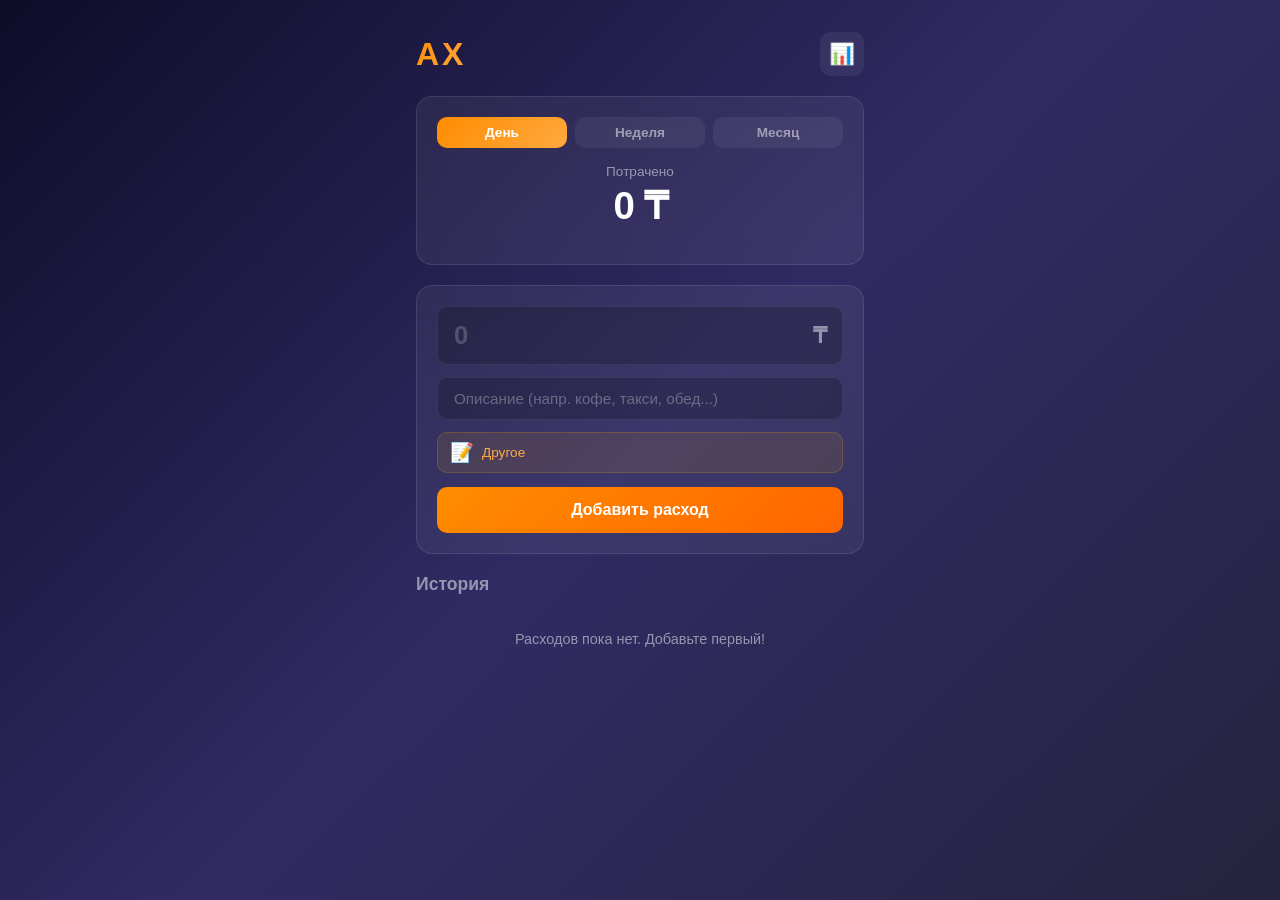
==== commit 18787212: "Transform calculator into AX expense tracker PWA - Replace calculator with expense tracking app - Ad" ====
--- a/index.html
+++ b/index.html
@@ -1,221 +1,95 @@
 <!DOCTYPE html>
 <html lang="ru">
 <head>
-  <meta charset="UTF-8" />
-  <meta name="viewport" content="width=device-width, initial-scale=1.0" />
-  <title>AX — Учёт расходов</title>
-  <link rel="stylesheet" href="style.css" />
+    <meta charset="UTF-8">
+    <meta name="viewport" content="width=device-width, initial-scale=1.0, user-scalable=no">
+    <title>AX — Учёт расходов</title>
+    <meta name="description" content="AX — удобное приложение для ежедневного учёта расходов">
+    <meta name="theme-color" content="#0f0c29">
+    <meta name="apple-mobile-web-app-capable" content="yes">
+    <meta name="apple-mobile-web-app-status-bar-style" content="black-translucent">
+    <link rel="manifest" href="manifest.json">
+    <link rel="icon" type="image/svg+xml" href="icons/icon.svg">
+    <link rel="apple-touch-icon" href="icons/icon-192.png">
+    <link rel="stylesheet" href="css/style.css">
 </head>
 <body>
-<div id="app">
+    <div class="app" id="app">
+        <!-- Header -->
+        <header class="header">
+            <div class="header__left">
+                <h1 class="header__logo">AX</h1>
+            </div>
+            <div class="header__right">
+                <button class="header__btn" id="btnStats" title="Статистика">📊</button>
+            </div>
+        </header>
 
-  <!-- ── Header ── -->
-  <header class="app-header">
-    <div class="header-left">
-      <span class="logo">AX</span>
-      <span class="header-date" id="header-date"></span>
+        <!-- Summary Card -->
+        <div class="summary" id="summary">
+            <div class="summary__period">
+                <button class="summary__period-btn active" data-period="day">День</button>
+                <button class="summary__period-btn" data-period="week">Неделя</button>
+                <button class="summary__period-btn" data-period="month">Месяц</button>
+            </div>
+            <div class="summary__total">
+                <span class="summary__label">Потрачено</span>
+                <span class="summary__amount" id="totalAmount">0 ₸</span>
+            </div>
+            <div class="summary__categories" id="categoryBreakdown"></div>
+        </div>
+
+        <!-- Quick Add -->
+        <div class="add-expense" id="addExpense">
+            <div class="add-expense__row">
+                <input type="number" class="add-expense__amount" id="inputAmount"
+                       placeholder="0" inputmode="decimal" step="any" min="0">
+                <span class="add-expense__currency">₸</span>
+            </div>
+            <div class="add-expense__row">
+                <input type="text" class="add-expense__desc" id="inputDesc"
+                       placeholder="Описание (напр. кофе, такси, обед...)"
+                       autocomplete="off">
+            </div>
+            <div class="add-expense__category" id="autoCategory">
+                <span class="add-expense__category-icon" id="categoryIcon">📝</span>
+                <span class="add-expense__category-name" id="categoryName">Другое</span>
+            </div>
+            <button class="add-expense__submit" id="btnAdd">Добавить расход</button>
+        </div>
+
+        <!-- Expense List -->
+        <div class="expenses" id="expenses">
+            <h2 class="expenses__title">История</h2>
+            <div class="expenses__list" id="expenseList">
+                <p class="expenses__empty" id="emptyMsg">Расходов пока нет. Добавьте первый!</p>
+            </div>
+        </div>
+
+        <!-- Stats Modal -->
+        <div class="modal" id="statsModal">
+            <div class="modal__content">
+                <div class="modal__header">
+                    <h2 class="modal__title">Статистика</h2>
+                    <button class="modal__close" id="closeStats">✕</button>
+                </div>
+                <div class="modal__body" id="statsBody">
+                </div>
+            </div>
+        </div>
+
+        <!-- Delete Confirmation -->
+        <div class="modal modal--small" id="deleteModal">
+            <div class="modal__content">
+                <p class="modal__text">Удалить этот расход?</p>
+                <div class="modal__actions">
+                    <button class="modal__btn modal__btn--cancel" id="cancelDelete">Отмена</button>
+                    <button class="modal__btn modal__btn--danger" id="confirmDelete">Удалить</button>
+                </div>
+            </div>
+        </div>
     </div>
-    <div class="header-right">
-      <div class="month-total-wrap">
-        <span class="month-total-label">Месяц</span>
-        <span class="month-total-val" id="header-month-total">0 ₸</span>
-      </div>
-      <button class="icon-btn" id="settings-btn" title="Настройки" aria-label="Открыть настройки">⚙</button>
-    </div>
-  </header>
 
-  <!-- ── Quick-add form ── -->
-  <section class="quick-add-section">
-    <form id="add-form" class="quick-add-form" autocomplete="off" novalidate>
-      <!-- Amount -->
-      <div class="amount-row">
-        <span class="currency-symbol" id="currency-symbol">₸</span>
-        <input
-          type="number" id="amount-input" class="amount-input"
-          placeholder="0" min="0.01" step="any" required
-          inputmode="decimal" autofocus
-          aria-label="Сумма расхода"
-        />
-      </div>
-      <!-- Description + auto-category -->
-      <div class="desc-row">
-        <input
-          type="text" id="desc-input" class="desc-input"
-          placeholder="На что? (кофе, такси, продукты…)"
-          maxlength="100" aria-label="Описание"
-        />
-        <div class="cat-chip" id="cat-chip" title="Автоопределённая категория">
-          <span id="cat-chip-icon">🎁</span>
-          <span id="cat-chip-name">Другое</span>
-        </div>
-      </div>
-      <!-- Date/time + submit -->
-      <div class="form-footer">
-        <div class="datetime-row">
-          <input type="date" id="date-input" class="datetime-input" aria-label="Дата" />
-          <input type="time" id="time-input" class="datetime-input" aria-label="Время" />
-        </div>
-        <button type="submit" class="add-btn" id="add-btn">
-          <span class="add-btn-icon">+</span> Добавить
-        </button>
-      </div>
-    </form>
-  </section>
-
-  <!-- ── Budget bar ── -->
-  <section class="budget-section" id="budget-section">
-    <div class="budget-bar-header">
-      <span class="budget-label">Бюджет на месяц</span>
-      <span class="budget-info" id="budget-info">0 / 0 ₸</span>
-    </div>
-    <div class="budget-track">
-      <div class="budget-fill" id="budget-fill" style="width:0%;background:var(--clr-green)"></div>
-    </div>
-  </section>
-
-  <!-- ── Summary cards ── -->
-  <section class="cards-grid" aria-label="Сводка">
-    <div class="card" id="card-today">
-      <div class="card-label">Сегодня</div>
-      <div class="card-amount" id="card-today-amount">0 ₸</div>
-      <div class="card-count" id="card-today-count">0 трат</div>
-    </div>
-    <div class="card" id="card-week">
-      <div class="card-label">Неделя</div>
-      <div class="card-amount" id="card-week-amount">0 ₸</div>
-      <div class="card-count" id="card-week-count">0 трат</div>
-    </div>
-    <div class="card" id="card-month">
-      <div class="card-label">Месяц</div>
-      <div class="card-amount" id="card-month-amount">0 ₸</div>
-      <div class="card-count" id="card-month-count">0 трат</div>
-    </div>
-  </section>
-
-  <!-- ── Tabs ── -->
-  <nav class="tabs-nav" role="tablist" aria-label="Разделы">
-    <button class="tab-btn active" data-tab="dashboard" role="tab" aria-selected="true">📊 Сводка</button>
-    <button class="tab-btn" data-tab="transactions" role="tab" aria-selected="false">📋 История</button>
-    <button class="tab-btn" data-tab="stats" role="tab" aria-selected="false">📈 Статистика</button>
-  </nav>
-
-  <!-- ── Tab: Dashboard ── -->
-  <div id="tab-dashboard" class="tab-panel" role="tabpanel">
-    <div class="section-title">Последние траты</div>
-    <div id="recent-list" class="tx-list"></div>
-    <div id="recent-empty" class="empty-state hidden">
-      <span class="empty-icon">✨</span>
-      <p>Пока нет трат. Начни отслеживать!</p>
-    </div>
-  </div>
-
-  <!-- ── Tab: Transactions ── -->
-  <div id="tab-transactions" class="tab-panel hidden" role="tabpanel">
-    <div class="filter-bar">
-      <select id="filter-period" class="filter-select" aria-label="Период">
-        <option value="today">Сегодня</option>
-        <option value="week">Эта неделя</option>
-        <option value="month" selected>Этот месяц</option>
-        <option value="all">Всё время</option>
-      </select>
-      <select id="filter-category" class="filter-select" aria-label="Категория">
-        <option value="all">Все категории</option>
-      </select>
-    </div>
-    <div id="tx-list-full" class="tx-list"></div>
-    <div id="tx-empty" class="empty-state hidden">
-      <span class="empty-icon">🧾</span>
-      <p>Нет трат за выбранный период</p>
-    </div>
-  </div>
-
-  <!-- ── Tab: Stats ── -->
-  <div id="tab-stats" class="tab-panel hidden" role="tabpanel">
-    <div class="section-title">Траты за 7 дней</div>
-    <div class="chart-wrap" aria-label="График трат за 7 дней">
-      <svg id="line-chart" viewBox="0 0 380 130" preserveAspectRatio="xMidYMid meet"></svg>
-    </div>
-    <div class="section-title" style="margin-top:1.8rem">По категориям (месяц)</div>
-    <div id="cat-bars" class="cat-bars" aria-label="Расходы по категориям"></div>
-    <div id="cat-empty" class="empty-state hidden">
-      <span class="empty-icon">📊</span>
-      <p>Добавь траты, чтобы увидеть статистику</p>
-    </div>
-  </div>
-
-</div><!-- #app -->
-
-<!-- ── Toast ── -->
-<div id="toast" class="toast hidden" role="status" aria-live="polite"></div>
-
-<!-- ── Settings modal ── -->
-<div id="settings-modal" class="modal hidden" role="dialog" aria-modal="true" aria-labelledby="settings-title">
-  <div class="modal-card">
-    <div class="modal-header">
-      <h2 id="settings-title">Настройки</h2>
-      <button class="modal-close" id="settings-close" aria-label="Закрыть">✕</button>
-    </div>
-    <div class="modal-body">
-      <label class="setting-row">
-        <span class="setting-label">Валюта</span>
-        <select id="currency-select" class="filter-select">
-          <option value="₸">₸ Тенге</option>
-          <option value="₽">₽ Рубль</option>
-          <option value="$">$ Доллар</option>
-          <option value="€">€ Евро</option>
-        </select>
-      </label>
-      <label class="setting-row">
-        <span class="setting-label">Бюджет на месяц</span>
-        <input
-          type="number" id="budget-input" class="setting-input"
-          placeholder="Например: 150000" min="0"
-          aria-label="Месячный бюджет"
-        />
-      </label>
-      <div class="setting-hint">Оставь 0, чтобы не использовать бюджет</div>
-      <button class="save-btn" id="save-settings-btn">Сохранить настройки</button>
-      <hr class="modal-divider" />
-      <button class="danger-btn" id="export-btn">📤 Экспорт в CSV</button>
-      <button class="danger-btn danger-btn--red" id="clear-data-btn">🗑 Очистить все данные</button>
-    </div>
-  </div>
-</div>
-
-<!-- ── Edit / Delete modal ── -->
-<div id="edit-modal" class="modal hidden" role="dialog" aria-modal="true" aria-labelledby="edit-title">
-  <div class="modal-card">
-    <div class="modal-header">
-      <h2 id="edit-title">Редактировать трату</h2>
-      <button class="modal-close" id="edit-close" aria-label="Закрыть">✕</button>
-    </div>
-    <div class="modal-body">
-      <label class="setting-row vertical">
-        <span class="setting-label">Сумма</span>
-        <input type="number" id="edit-amount" class="setting-input" min="0.01" step="any" />
-      </label>
-      <label class="setting-row vertical">
-        <span class="setting-label">Описание</span>
-        <input type="text" id="edit-desc" class="setting-input" maxlength="100" />
-      </label>
-      <label class="setting-row vertical">
-        <span class="setting-label">Категория</span>
-        <select id="edit-category" class="filter-select"></select>
-      </label>
-      <label class="setting-row vertical">
-        <span class="setting-label">Дата</span>
-        <input type="date" id="edit-date" class="setting-input" />
-      </label>
-      <div class="modal-actions">
-        <button class="danger-btn danger-btn--red" id="delete-btn">🗑 Удалить</button>
-        <button class="save-btn" id="save-edit-btn">Сохранить</button>
-      </div>
-    </div>
-  </div>
-</div>
-
-<div id="modal-overlay" class="modal-overlay hidden"></div>
-
-<script src="app.js"></script>
+    <script src="js/app.js"></script>
 </body>
 </html>
--- a/css/style.css
+++ b/css/style.css
@@ -0,0 +1,571 @@
+*,
+*::before,
+*::after {
+    margin: 0;
+    padding: 0;
+    box-sizing: border-box;
+}
+
+:root {
+    --bg-start: #0f0c29;
+    --bg-mid: #302b63;
+    --bg-end: #24243e;
+    --glass: rgba(255, 255, 255, 0.06);
+    --glass-border: rgba(255, 255, 255, 0.1);
+    --glass-hover: rgba(255, 255, 255, 0.12);
+    --text: #fff;
+    --text-muted: rgba(255, 255, 255, 0.5);
+    --accent: #ff8c00;
+    --accent-light: #ffa940;
+    --danger: #ff4757;
+    --success: #2ed573;
+    --radius: 16px;
+    --radius-sm: 10px;
+    --safe-top: env(safe-area-inset-top, 0px);
+    --safe-bottom: env(safe-area-inset-bottom, 0px);
+}
+
+body {
+    min-height: 100vh;
+    min-height: 100dvh;
+    background: linear-gradient(135deg, var(--bg-start), var(--bg-mid), var(--bg-end));
+    font-family: -apple-system, BlinkMacSystemFont, 'Segoe UI', Roboto, Helvetica, Arial, sans-serif;
+    color: var(--text);
+    -webkit-font-smoothing: antialiased;
+    overflow-x: hidden;
+}
+
+/* ===== APP CONTAINER ===== */
+.app {
+    max-width: 480px;
+    margin: 0 auto;
+    padding: 16px;
+    padding-top: calc(16px + var(--safe-top));
+    padding-bottom: calc(80px + var(--safe-bottom));
+    min-height: 100vh;
+    min-height: 100dvh;
+}
+
+/* ===== HEADER ===== */
+.header {
+    display: flex;
+    align-items: center;
+    justify-content: space-between;
+    margin-bottom: 20px;
+}
+
+.header__logo {
+    font-size: 2rem;
+    font-weight: 800;
+    background: linear-gradient(135deg, var(--accent), var(--accent-light));
+    -webkit-background-clip: text;
+    -webkit-text-fill-color: transparent;
+    background-clip: text;
+    letter-spacing: 3px;
+}
+
+.header__btn {
+    width: 44px;
+    height: 44px;
+    border: none;
+    border-radius: var(--radius-sm);
+    background: var(--glass);
+    font-size: 1.3rem;
+    cursor: pointer;
+    display: flex;
+    align-items: center;
+    justify-content: center;
+    transition: background 0.2s;
+    -webkit-tap-highlight-color: transparent;
+}
+
+.header__btn:hover {
+    background: var(--glass-hover);
+}
+
+/* ===== SUMMARY CARD ===== */
+.summary {
+    background: var(--glass);
+    backdrop-filter: blur(12px);
+    -webkit-backdrop-filter: blur(12px);
+    border: 1px solid var(--glass-border);
+    border-radius: var(--radius);
+    padding: 20px;
+    margin-bottom: 20px;
+}
+
+.summary__period {
+    display: flex;
+    gap: 8px;
+    margin-bottom: 16px;
+}
+
+.summary__period-btn {
+    flex: 1;
+    padding: 8px 0;
+    border: none;
+    border-radius: var(--radius-sm);
+    background: rgba(255, 255, 255, 0.06);
+    color: var(--text-muted);
+    font-size: 0.85rem;
+    font-weight: 600;
+    cursor: pointer;
+    transition: all 0.2s;
+    -webkit-tap-highlight-color: transparent;
+}
+
+.summary__period-btn.active {
+    background: linear-gradient(135deg, var(--accent), var(--accent-light));
+    color: var(--text);
+}
+
+.summary__total {
+    text-align: center;
+    margin-bottom: 16px;
+}
+
+.summary__label {
+    display: block;
+    font-size: 0.85rem;
+    color: var(--text-muted);
+    margin-bottom: 4px;
+}
+
+.summary__amount {
+    display: block;
+    font-size: 2.4rem;
+    font-weight: 700;
+    letter-spacing: -1px;
+}
+
+.summary__categories {
+    display: flex;
+    flex-wrap: wrap;
+    gap: 6px;
+}
+
+.summary__cat-tag {
+    display: inline-flex;
+    align-items: center;
+    gap: 4px;
+    padding: 4px 10px;
+    border-radius: 20px;
+    background: rgba(255, 255, 255, 0.08);
+    font-size: 0.75rem;
+    color: var(--text-muted);
+}
+
+.summary__cat-tag span {
+    font-size: 0.85rem;
+}
+
+/* ===== ADD EXPENSE ===== */
+.add-expense {
+    background: var(--glass);
+    backdrop-filter: blur(12px);
+    -webkit-backdrop-filter: blur(12px);
+    border: 1px solid var(--glass-border);
+    border-radius: var(--radius);
+    padding: 20px;
+    margin-bottom: 20px;
+}
+
+.add-expense__row {
+    display: flex;
+    align-items: center;
+    margin-bottom: 12px;
+    position: relative;
+}
+
+.add-expense__amount {
+    flex: 1;
+    background: rgba(0, 0, 0, 0.2);
+    border: 1px solid rgba(255, 255, 255, 0.08);
+    border-radius: var(--radius-sm);
+    padding: 14px 50px 14px 16px;
+    font-size: 1.6rem;
+    font-weight: 700;
+    color: var(--text);
+    outline: none;
+    transition: border-color 0.2s;
+    -moz-appearance: textfield;
+}
+
+.add-expense__amount::-webkit-outer-spin-button,
+.add-expense__amount::-webkit-inner-spin-button {
+    -webkit-appearance: none;
+    margin: 0;
+}
+
+.add-expense__amount:focus {
+    border-color: var(--accent);
+}
+
+.add-expense__amount::placeholder {
+    color: rgba(255, 255, 255, 0.2);
+}
+
+.add-expense__currency {
+    position: absolute;
+    right: 16px;
+    font-size: 1.4rem;
+    font-weight: 600;
+    color: var(--text-muted);
+}
+
+.add-expense__desc {
+    flex: 1;
+    background: rgba(0, 0, 0, 0.2);
+    border: 1px solid rgba(255, 255, 255, 0.08);
+    border-radius: var(--radius-sm);
+    padding: 12px 16px;
+    font-size: 0.95rem;
+    color: var(--text);
+    outline: none;
+    transition: border-color 0.2s;
+}
+
+.add-expense__desc:focus {
+    border-color: var(--accent);
+}
+
+.add-expense__desc::placeholder {
+    color: rgba(255, 255, 255, 0.3);
+}
+
+.add-expense__category {
+    display: flex;
+    align-items: center;
+    gap: 8px;
+    margin-bottom: 14px;
+    padding: 8px 12px;
+    border-radius: var(--radius-sm);
+    background: rgba(255, 165, 0, 0.1);
+    border: 1px solid rgba(255, 165, 0, 0.2);
+}
+
+.add-expense__category-icon {
+    font-size: 1.2rem;
+}
+
+.add-expense__category-name {
+    font-size: 0.85rem;
+    color: var(--accent-light);
+    font-weight: 500;
+}
+
+.add-expense__submit {
+    width: 100%;
+    padding: 14px;
+    border: none;
+    border-radius: var(--radius-sm);
+    background: linear-gradient(135deg, var(--accent), #ff6600);
+    color: var(--text);
+    font-size: 1rem;
+    font-weight: 700;
+    cursor: pointer;
+    transition: opacity 0.2s, transform 0.15s;
+    -webkit-tap-highlight-color: transparent;
+}
+
+.add-expense__submit:hover {
+    opacity: 0.9;
+}
+
+.add-expense__submit:active {
+    transform: scale(0.97);
+}
+
+/* ===== EXPENSES LIST ===== */
+.expenses {
+    margin-bottom: 20px;
+}
+
+.expenses__title {
+    font-size: 1.1rem;
+    font-weight: 700;
+    margin-bottom: 12px;
+    color: var(--text-muted);
+}
+
+.expenses__list {
+    display: flex;
+    flex-direction: column;
+    gap: 8px;
+}
+
+.expenses__empty {
+    text-align: center;
+    color: var(--text-muted);
+    font-size: 0.9rem;
+    padding: 24px 0;
+}
+
+.expenses__date-header {
+    font-size: 0.8rem;
+    font-weight: 600;
+    color: var(--text-muted);
+    text-transform: uppercase;
+    letter-spacing: 1px;
+    padding: 8px 0 4px;
+    margin-top: 4px;
+}
+
+.expense-item {
+    display: flex;
+    align-items: center;
+    gap: 12px;
+    padding: 14px 16px;
+    background: var(--glass);
+    backdrop-filter: blur(8px);
+    -webkit-backdrop-filter: blur(8px);
+    border: 1px solid var(--glass-border);
+    border-radius: var(--radius-sm);
+    transition: background 0.2s;
+    cursor: pointer;
+    -webkit-tap-highlight-color: transparent;
+}
+
+.expense-item:hover {
+    background: var(--glass-hover);
+}
+
+.expense-item__icon {
+    font-size: 1.5rem;
+    width: 40px;
+    height: 40px;
+    display: flex;
+    align-items: center;
+    justify-content: center;
+    border-radius: 10px;
+    background: rgba(255, 255, 255, 0.06);
+    flex-shrink: 0;
+}
+
+.expense-item__info {
+    flex: 1;
+    min-width: 0;
+}
+
+.expense-item__desc {
+    font-size: 0.95rem;
+    font-weight: 600;
+    white-space: nowrap;
+    overflow: hidden;
+    text-overflow: ellipsis;
+}
+
+.expense-item__meta {
+    font-size: 0.75rem;
+    color: var(--text-muted);
+    margin-top: 2px;
+}
+
+.expense-item__amount {
+    font-size: 1.1rem;
+    font-weight: 700;
+    flex-shrink: 0;
+    color: var(--danger);
+}
+
+/* ===== MODAL ===== */
+.modal {
+    display: none;
+    position: fixed;
+    top: 0;
+    left: 0;
+    width: 100%;
+    height: 100%;
+    background: rgba(0, 0, 0, 0.6);
+    z-index: 100;
+    align-items: center;
+    justify-content: center;
+    padding: 16px;
+}
+
+.modal.visible {
+    display: flex;
+}
+
+.modal__content {
+    width: 100%;
+    max-width: 420px;
+    max-height: 80vh;
+    background: linear-gradient(135deg, #1a1744, #2d2760);
+    border: 1px solid var(--glass-border);
+    border-radius: var(--radius);
+    padding: 24px;
+    overflow-y: auto;
+}
+
+.modal--small .modal__content {
+    max-width: 320px;
+    text-align: center;
+}
+
+.modal__header {
+    display: flex;
+    align-items: center;
+    justify-content: space-between;
+    margin-bottom: 20px;
+}
+
+.modal__title {
+    font-size: 1.2rem;
+    font-weight: 700;
+}
+
+.modal__close {
+    width: 36px;
+    height: 36px;
+    border: none;
+    border-radius: 50%;
+    background: rgba(255, 255, 255, 0.1);
+    color: var(--text);
+    font-size: 1rem;
+    cursor: pointer;
+    display: flex;
+    align-items: center;
+    justify-content: center;
+}
+
+.modal__text {
+    font-size: 1rem;
+    margin-bottom: 20px;
+    padding-top: 8px;
+}
+
+.modal__actions {
+    display: flex;
+    gap: 10px;
+}
+
+.modal__btn {
+    flex: 1;
+    padding: 12px;
+    border: none;
+    border-radius: var(--radius-sm);
+    font-size: 0.95rem;
+    font-weight: 600;
+    cursor: pointer;
+    transition: opacity 0.2s;
+}
+
+.modal__btn--cancel {
+    background: rgba(255, 255, 255, 0.1);
+    color: var(--text);
+}
+
+.modal__btn--danger {
+    background: var(--danger);
+    color: var(--text);
+}
+
+/* Stats inside modal */
+.stats-section {
+    margin-bottom: 20px;
+}
+
+.stats-section__title {
+    font-size: 0.85rem;
+    font-weight: 600;
+    color: var(--text-muted);
+    text-transform: uppercase;
+    letter-spacing: 1px;
+    margin-bottom: 10px;
+}
+
+.stats-bar {
+    margin-bottom: 10px;
+}
+
+.stats-bar__header {
+    display: flex;
+    justify-content: space-between;
+    font-size: 0.85rem;
+    margin-bottom: 4px;
+}
+
+.stats-bar__label {
+    display: flex;
+    align-items: center;
+    gap: 6px;
+}
+
+.stats-bar__track {
+    width: 100%;
+    height: 6px;
+    background: rgba(255, 255, 255, 0.08);
+    border-radius: 3px;
+    overflow: hidden;
+}
+
+.stats-bar__fill {
+    height: 100%;
+    border-radius: 3px;
+    background: linear-gradient(90deg, var(--accent), var(--accent-light));
+    transition: width 0.4s ease;
+}
+
+.stats-total {
+    text-align: center;
+    padding: 16px;
+    background: rgba(255, 255, 255, 0.04);
+    border-radius: var(--radius-sm);
+    margin-bottom: 16px;
+}
+
+.stats-total__label {
+    font-size: 0.85rem;
+    color: var(--text-muted);
+    margin-bottom: 4px;
+}
+
+.stats-total__value {
+    font-size: 1.8rem;
+    font-weight: 700;
+}
+
+.stats-total__count {
+    font-size: 0.8rem;
+    color: var(--text-muted);
+    margin-top: 4px;
+}
+
+/* ===== RESPONSIVE ===== */
+@media (max-width: 400px) {
+    .app {
+        padding: 12px;
+        padding-top: calc(12px + var(--safe-top));
+    }
+
+    .summary__amount {
+        font-size: 2rem;
+    }
+
+    .add-expense__amount {
+        font-size: 1.3rem;
+    }
+}
+
+@media (min-width: 481px) {
+    .app {
+        padding-top: 32px;
+    }
+}
+
+/* ===== ANIMATIONS ===== */
+@keyframes slideIn {
+    from {
+        opacity: 0;
+        transform: translateY(10px);
+    }
+    to {
+        opacity: 1;
+        transform: translateY(0);
+    }
+}
+
+.expense-item {
+    animation: slideIn 0.25s ease;
+}
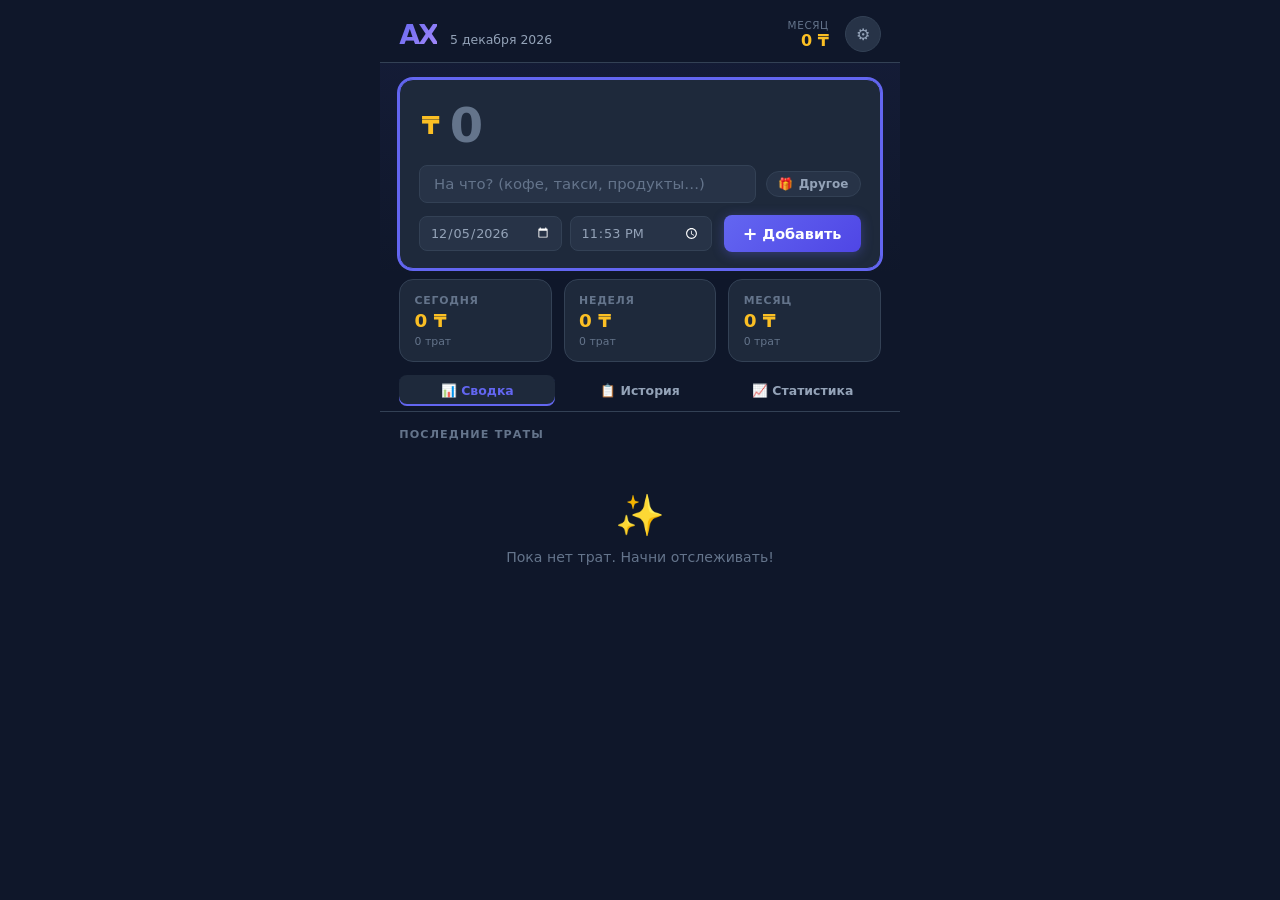
==== commit 1f0d71e5: "feat: PWA, quick-repeat chips, search, fix health emoji Co-authored-by: nursultano-alt <259034521+nu" ====
--- a/index.html
+++ b/index.html
@@ -1,95 +1,237 @@
 <!DOCTYPE html>
 <html lang="ru">
 <head>
-    <meta charset="UTF-8">
-    <meta name="viewport" content="width=device-width, initial-scale=1.0, user-scalable=no">
-    <title>AX — Учёт расходов</title>
-    <meta name="description" content="AX — удобное приложение для ежедневного учёта расходов">
-    <meta name="theme-color" content="#0f0c29">
-    <meta name="apple-mobile-web-app-capable" content="yes">
-    <meta name="apple-mobile-web-app-status-bar-style" content="black-translucent">
-    <link rel="manifest" href="manifest.json">
-    <link rel="icon" type="image/svg+xml" href="icons/icon.svg">
-    <link rel="apple-touch-icon" href="icons/icon-192.png">
-    <link rel="stylesheet" href="css/style.css">
+  <meta charset="UTF-8" />
+  <meta name="viewport" content="width=device-width, initial-scale=1.0" />
+  <meta name="theme-color" content="#0f172a" />
+  <meta name="mobile-web-app-capable" content="yes" />
+  <meta name="apple-mobile-web-app-capable" content="yes" />
+  <meta name="apple-mobile-web-app-status-bar-style" content="black-translucent" />
+  <meta name="apple-mobile-web-app-title" content="AX" />
+  <title>AX — Учёт расходов</title>
+  <link rel="manifest" href="manifest.json" />
+  <link rel="stylesheet" href="style.css" />
 </head>
 <body>
-    <div class="app" id="app">
-        <!-- Header -->
-        <header class="header">
-            <div class="header__left">
-                <h1 class="header__logo">AX</h1>
-            </div>
-            <div class="header__right">
-                <button class="header__btn" id="btnStats" title="Статистика">📊</button>
-            </div>
-        </header>
-
-        <!-- Summary Card -->
-        <div class="summary" id="summary">
-            <div class="summary__period">
-                <button class="summary__period-btn active" data-period="day">День</button>
-                <button class="summary__period-btn" data-period="week">Неделя</button>
-                <button class="summary__period-btn" data-period="month">Месяц</button>
-            </div>
-            <div class="summary__total">
-                <span class="summary__label">Потрачено</span>
-                <span class="summary__amount" id="totalAmount">0 ₸</span>
-            </div>
-            <div class="summary__categories" id="categoryBreakdown"></div>
+<div id="app">
+
+  <!-- ── Header ── -->
+  <header class="app-header">
+    <div class="header-left">
+      <span class="logo">AX</span>
+      <span class="header-date" id="header-date"></span>
+    </div>
+    <div class="header-right">
+      <div class="month-total-wrap">
+        <span class="month-total-label">Месяц</span>
+        <span class="month-total-val" id="header-month-total">0 ₸</span>
+      </div>
+      <button class="icon-btn" id="settings-btn" title="Настройки" aria-label="Открыть настройки">⚙</button>
+    </div>
+  </header>
+
+  <!-- ── Quick-add form ── -->
+  <section class="quick-add-section">
+    <form id="add-form" class="quick-add-form" autocomplete="off" novalidate>
+      <!-- Amount -->
+      <div class="amount-row">
+        <span class="currency-symbol" id="currency-symbol">₸</span>
+        <input
+          type="number" id="amount-input" class="amount-input"
+          placeholder="0" min="0.01" step="any" required
+          inputmode="decimal" autofocus
+          aria-label="Сумма расхода"
+        />
+      </div>
+      <!-- Description + auto-category -->
+      <div class="desc-row">
+        <input
+          type="text" id="desc-input" class="desc-input"
+          placeholder="На что? (кофе, такси, продукты…)"
+          maxlength="100" aria-label="Описание"
+        />
+        <div class="cat-chip" id="cat-chip" title="Автоопределённая категория">
+          <span id="cat-chip-icon">🎁</span>
+          <span id="cat-chip-name">Другое</span>
         </div>
-
-        <!-- Quick Add -->
-        <div class="add-expense" id="addExpense">
-            <div class="add-expense__row">
-                <input type="number" class="add-expense__amount" id="inputAmount"
-                       placeholder="0" inputmode="decimal" step="any" min="0">
-                <span class="add-expense__currency">₸</span>
-            </div>
-            <div class="add-expense__row">
-                <input type="text" class="add-expense__desc" id="inputDesc"
-                       placeholder="Описание (напр. кофе, такси, обед...)"
-                       autocomplete="off">
-            </div>
-            <div class="add-expense__category" id="autoCategory">
-                <span class="add-expense__category-icon" id="categoryIcon">📝</span>
-                <span class="add-expense__category-name" id="categoryName">Другое</span>
-            </div>
-            <button class="add-expense__submit" id="btnAdd">Добавить расход</button>
+      </div>
+      <!-- Date/time + submit -->
+      <div class="form-footer">
+        <div class="datetime-row">
+          <input type="date" id="date-input" class="datetime-input" aria-label="Дата" />
+          <input type="time" id="time-input" class="datetime-input" aria-label="Время" />
         </div>
-
-        <!-- Expense List -->
-        <div class="expenses" id="expenses">
-            <h2 class="expenses__title">История</h2>
-            <div class="expenses__list" id="expenseList">
-                <p class="expenses__empty" id="emptyMsg">Расходов пока нет. Добавьте первый!</p>
-            </div>
-        </div>
-
-        <!-- Stats Modal -->
-        <div class="modal" id="statsModal">
-            <div class="modal__content">
-                <div class="modal__header">
-                    <h2 class="modal__title">Статистика</h2>
-                    <button class="modal__close" id="closeStats">✕</button>
-                </div>
-                <div class="modal__body" id="statsBody">
-                </div>
-            </div>
-        </div>
-
-        <!-- Delete Confirmation -->
-        <div class="modal modal--small" id="deleteModal">
-            <div class="modal__content">
-                <p class="modal__text">Удалить этот расход?</p>
-                <div class="modal__actions">
-                    <button class="modal__btn modal__btn--cancel" id="cancelDelete">Отмена</button>
-                    <button class="modal__btn modal__btn--danger" id="confirmDelete">Удалить</button>
-                </div>
-            </div>
-        </div>
-    </div>
-
-    <script src="js/app.js"></script>
+        <button type="submit" class="add-btn" id="add-btn">
+          <span class="add-btn-icon">+</span> Добавить
+        </button>
+      </div>
+    </form>
+  </section>
+
+  <!-- ── Quick-repeat chips ── -->
+  <section class="quick-repeat-section" id="quick-repeat-section" aria-label="Быстрый повтор">
+    <div class="quick-repeat-list" id="quick-repeat-list"></div>
+  </section>
+
+  <!-- ── Budget bar ── -->
+  <section class="budget-section" id="budget-section">
+    <div class="budget-bar-header">
+      <span class="budget-label">Бюджет на месяц</span>
+      <span class="budget-info" id="budget-info">0 / 0 ₸</span>
+    </div>
+    <div class="budget-track">
+      <div class="budget-fill" id="budget-fill" style="width:0%;background:var(--clr-green)"></div>
+    </div>
+  </section>
+
+  <!-- ── Summary cards ── -->
+  <section class="cards-grid" aria-label="Сводка">
+    <div class="card" id="card-today">
+      <div class="card-label">Сегодня</div>
+      <div class="card-amount" id="card-today-amount">0 ₸</div>
+      <div class="card-count" id="card-today-count">0 трат</div>
+    </div>
+    <div class="card" id="card-week">
+      <div class="card-label">Неделя</div>
+      <div class="card-amount" id="card-week-amount">0 ₸</div>
+      <div class="card-count" id="card-week-count">0 трат</div>
+    </div>
+    <div class="card" id="card-month">
+      <div class="card-label">Месяц</div>
+      <div class="card-amount" id="card-month-amount">0 ₸</div>
+      <div class="card-count" id="card-month-count">0 трат</div>
+    </div>
+  </section>
+
+  <!-- ── Tabs ── -->
+  <nav class="tabs-nav" role="tablist" aria-label="Разделы">
+    <button class="tab-btn active" data-tab="dashboard" role="tab" aria-selected="true">📊 Сводка</button>
+    <button class="tab-btn" data-tab="transactions" role="tab" aria-selected="false">📋 История</button>
+    <button class="tab-btn" data-tab="stats" role="tab" aria-selected="false">📈 Статистика</button>
+  </nav>
+
+  <!-- ── Tab: Dashboard ── -->
+  <div id="tab-dashboard" class="tab-panel" role="tabpanel">
+    <div class="section-title">Последние траты</div>
+    <div id="recent-list" class="tx-list"></div>
+    <div id="recent-empty" class="empty-state hidden">
+      <span class="empty-icon">✨</span>
+      <p>Пока нет трат. Начни отслеживать!</p>
+    </div>
+  </div>
+
+  <!-- ── Tab: Transactions ── -->
+  <div id="tab-transactions" class="tab-panel hidden" role="tabpanel">
+    <div class="filter-bar">
+      <select id="filter-period" class="filter-select" aria-label="Период">
+        <option value="today">Сегодня</option>
+        <option value="week">Эта неделя</option>
+        <option value="month" selected>Этот месяц</option>
+        <option value="all">Всё время</option>
+      </select>
+      <select id="filter-category" class="filter-select" aria-label="Категория">
+        <option value="all">Все категории</option>
+      </select>
+      <input
+        type="search" id="filter-search" class="filter-search"
+        placeholder="🔍 Поиск…" aria-label="Поиск по описанию"
+        autocomplete="off" spellcheck="false"
+      />
+    </div>
+    <div id="tx-list-full" class="tx-list"></div>
+    <div id="tx-empty" class="empty-state hidden">
+      <span class="empty-icon">🧾</span>
+      <p>Нет трат за выбранный период</p>
+    </div>
+  </div>
+
+  <!-- ── Tab: Stats ── -->
+  <div id="tab-stats" class="tab-panel hidden" role="tabpanel">
+    <div class="section-title">Траты за 7 дней</div>
+    <div class="chart-wrap" aria-label="График трат за 7 дней">
+      <svg id="line-chart" viewBox="0 0 380 130" preserveAspectRatio="xMidYMid meet"></svg>
+    </div>
+    <div class="section-title" style="margin-top:1.8rem">По категориям (месяц)</div>
+    <div id="cat-bars" class="cat-bars" aria-label="Расходы по категориям"></div>
+    <div id="cat-empty" class="empty-state hidden">
+      <span class="empty-icon">📊</span>
+      <p>Добавь траты, чтобы увидеть статистику</p>
+    </div>
+  </div>
+
+</div><!-- #app -->
+
+<!-- ── Toast ── -->
+<div id="toast" class="toast hidden" role="status" aria-live="polite"></div>
+
+<!-- ── Settings modal ── -->
+<div id="settings-modal" class="modal hidden" role="dialog" aria-modal="true" aria-labelledby="settings-title">
+  <div class="modal-card">
+    <div class="modal-header">
+      <h2 id="settings-title">Настройки</h2>
+      <button class="modal-close" id="settings-close" aria-label="Закрыть">✕</button>
+    </div>
+    <div class="modal-body">
+      <label class="setting-row">
+        <span class="setting-label">Валюта</span>
+        <select id="currency-select" class="filter-select">
+          <option value="₸">₸ Тенге</option>
+          <option value="₽">₽ Рубль</option>
+          <option value="$">$ Доллар</option>
+          <option value="€">€ Евро</option>
+        </select>
+      </label>
+      <label class="setting-row">
+        <span class="setting-label">Бюджет на месяц</span>
+        <input
+          type="number" id="budget-input" class="setting-input"
+          placeholder="Например: 150000" min="0"
+          aria-label="Месячный бюджет"
+        />
+      </label>
+      <div class="setting-hint">Оставь 0, чтобы не использовать бюджет</div>
+      <button class="save-btn" id="save-settings-btn">Сохранить настройки</button>
+      <hr class="modal-divider" />
+      <button class="danger-btn" id="export-btn">📤 Экспорт в CSV</button>
+      <button class="danger-btn danger-btn--red" id="clear-data-btn">🗑 Очистить все данные</button>
+    </div>
+  </div>
+</div>
+
+<!-- ── Edit / Delete modal ── -->
+<div id="edit-modal" class="modal hidden" role="dialog" aria-modal="true" aria-labelledby="edit-title">
+  <div class="modal-card">
+    <div class="modal-header">
+      <h2 id="edit-title">Редактировать трату</h2>
+      <button class="modal-close" id="edit-close" aria-label="Закрыть">✕</button>
+    </div>
+    <div class="modal-body">
+      <label class="setting-row vertical">
+        <span class="setting-label">Сумма</span>
+        <input type="number" id="edit-amount" class="setting-input" min="0.01" step="any" />
+      </label>
+      <label class="setting-row vertical">
+        <span class="setting-label">Описание</span>
+        <input type="text" id="edit-desc" class="setting-input" maxlength="100" />
+      </label>
+      <label class="setting-row vertical">
+        <span class="setting-label">Категория</span>
+        <select id="edit-category" class="filter-select"></select>
+      </label>
+      <label class="setting-row vertical">
+        <span class="setting-label">Дата</span>
+        <input type="date" id="edit-date" class="setting-input" />
+      </label>
+      <div class="modal-actions">
+        <button class="danger-btn danger-btn--red" id="delete-btn">🗑 Удалить</button>
+        <button class="save-btn" id="save-edit-btn">Сохранить</button>
+      </div>
+    </div>
+  </div>
+</div>
+
+<div id="modal-overlay" class="modal-overlay hidden"></div>
+
+<script src="app.js"></script>
 </body>
 </html>
--- a/style.css
+++ b/style.css
@@ -0,0 +1,646 @@
+/* ─── Reset & Base ─────────────────────────────────────────────────────────── */
+*, *::before, *::after { box-sizing: border-box; margin: 0; padding: 0; }
+
+:root {
+  --bg:           #0f172a;
+  --bg2:          #1e293b;
+  --bg3:          #273347;
+  --border:       #334155;
+  --primary:      #6366f1;
+  --primary-glow: rgba(99,102,241,.25);
+  --clr-green:    #22c55e;
+  --clr-yellow:   #eab308;
+  --clr-red:      #ef4444;
+  --clr-amount:   #fbbf24;
+  --text:         #f1f5f9;
+  --text-muted:   #94a3b8;
+  --text-dim:     #64748b;
+  --radius:       14px;
+  --radius-sm:    8px;
+  --shadow:       0 4px 24px rgba(0,0,0,.4);
+  --font:         'Segoe UI', system-ui, -apple-system, sans-serif;
+  --t:            .18s ease;
+}
+
+html { scroll-behavior: smooth; }
+body {
+  font-family: var(--font);
+  background: var(--bg);
+  color: var(--text);
+  min-height: 100vh;
+  -webkit-font-smoothing: antialiased;
+}
+
+#app {
+  max-width: 520px;
+  margin: 0 auto;
+  padding: 0 0 5rem;
+}
+
+/* ─── Header ────────────────────────────────────────────────────────────────── */
+.app-header {
+  display: flex;
+  align-items: center;
+  justify-content: space-between;
+  padding: 1rem 1.2rem .6rem;
+  position: sticky;
+  top: 0;
+  background: var(--bg);
+  z-index: 50;
+  border-bottom: 1px solid var(--border);
+}
+
+.header-left { display: flex; align-items: baseline; gap: .8rem; }
+
+.logo {
+  font-size: 1.7rem;
+  font-weight: 900;
+  letter-spacing: -2px;
+  background: linear-gradient(135deg, #6366f1, #a78bfa);
+  -webkit-background-clip: text;
+  -webkit-text-fill-color: transparent;
+  background-clip: text;
+}
+
+.header-date { font-size: .78rem; color: var(--text-muted); }
+
+.header-right { display: flex; align-items: center; gap: 1rem; }
+
+.month-total-wrap { text-align: right; }
+.month-total-label { display: block; font-size: .65rem; color: var(--text-dim); text-transform: uppercase; letter-spacing: .06em; }
+.month-total-val { font-size: 1rem; font-weight: 700; color: var(--clr-amount); }
+
+.icon-btn {
+  background: var(--bg3);
+  border: 1px solid var(--border);
+  border-radius: 50%;
+  width: 36px; height: 36px;
+  font-size: 1rem;
+  cursor: pointer;
+  color: var(--text-muted);
+  transition: color var(--t), background var(--t);
+  display: flex; align-items: center; justify-content: center;
+}
+.icon-btn:hover { color: var(--text); background: var(--bg2); }
+
+/* ─── Quick-add form ────────────────────────────────────────────────────────── */
+.quick-add-section {
+  padding: 1rem 1.2rem .6rem;
+  background: linear-gradient(180deg, rgba(99,102,241,.06) 0%, transparent 100%);
+}
+
+.quick-add-form {
+  background: var(--bg2);
+  border: 1px solid var(--border);
+  border-radius: var(--radius);
+  padding: 1.1rem 1.2rem 1rem;
+  display: flex;
+  flex-direction: column;
+  gap: .75rem;
+  box-shadow: 0 0 0 1px transparent;
+  transition: box-shadow var(--t);
+}
+.quick-add-form:focus-within {
+  box-shadow: 0 0 0 2px var(--primary);
+  border-color: var(--primary);
+}
+
+/* Amount row */
+.amount-row {
+  display: flex;
+  align-items: center;
+  gap: .5rem;
+}
+.currency-symbol {
+  font-size: 1.6rem;
+  font-weight: 700;
+  color: var(--clr-amount);
+  min-width: 1.4rem;
+  text-align: center;
+  user-select: none;
+}
+.amount-input {
+  background: transparent;
+  border: none;
+  outline: none;
+  font-size: clamp(2rem, 8vw, 3rem);
+  font-weight: 800;
+  color: var(--clr-amount);
+  font-family: var(--font);
+  width: 100%;
+  line-height: 1;
+  caret-color: var(--primary);
+}
+.amount-input::placeholder { color: var(--text-dim); }
+/* hide spin buttons */
+input[type=number]::-webkit-inner-spin-button,
+input[type=number]::-webkit-outer-spin-button { -webkit-appearance: none; }
+input[type=number] { -moz-appearance: textfield; }
+
+/* Description row */
+.desc-row {
+  display: flex;
+  align-items: center;
+  gap: .6rem;
+}
+.desc-input {
+  flex: 1;
+  background: var(--bg3);
+  border: 1px solid var(--border);
+  border-radius: var(--radius-sm);
+  padding: .55rem .85rem;
+  font-size: .93rem;
+  font-family: var(--font);
+  color: var(--text);
+  outline: none;
+  transition: border-color var(--t);
+}
+.desc-input:focus { border-color: var(--primary); }
+.desc-input::placeholder { color: var(--text-dim); }
+
+.cat-chip {
+  display: flex;
+  align-items: center;
+  gap: .35rem;
+  background: var(--bg3);
+  border: 1px solid var(--border);
+  border-radius: 20px;
+  padding: .3rem .7rem;
+  font-size: .75rem;
+  font-weight: 600;
+  color: var(--text-muted);
+  white-space: nowrap;
+  transition: border-color var(--t), color var(--t);
+  user-select: none;
+  flex-shrink: 0;
+}
+
+/* Form footer */
+.form-footer {
+  display: flex;
+  align-items: center;
+  gap: .7rem;
+  flex-wrap: wrap;
+}
+.datetime-row { display: flex; gap: .5rem; flex: 1; min-width: 0; }
+.datetime-input {
+  background: var(--bg3);
+  border: 1px solid var(--border);
+  border-radius: var(--radius-sm);
+  padding: .45rem .6rem;
+  font-size: .8rem;
+  font-family: var(--font);
+  color: var(--text-muted);
+  outline: none;
+  transition: border-color var(--t);
+  /* make date/time inputs look consistent */
+  color-scheme: dark;
+  min-width: 0;
+  flex: 1;
+}
+.datetime-input:focus { border-color: var(--primary); color: var(--text); }
+
+.add-btn {
+  background: linear-gradient(135deg, var(--primary), #4f46e5);
+  color: #fff;
+  border: none;
+  border-radius: var(--radius-sm);
+  padding: .55rem 1.2rem;
+  font-size: .9rem;
+  font-weight: 700;
+  font-family: var(--font);
+  cursor: pointer;
+  transition: opacity var(--t), transform var(--t), box-shadow var(--t);
+  white-space: nowrap;
+  box-shadow: 0 2px 12px rgba(99,102,241,.35);
+  display: flex;
+  align-items: center;
+  gap: .3rem;
+}
+.add-btn:hover { opacity: .92; transform: translateY(-1px); box-shadow: 0 4px 18px rgba(99,102,241,.45); }
+.add-btn:active { transform: translateY(0); }
+.add-btn-icon { font-size: 1.1rem; font-weight: 900; }
+
+/* ─── Budget bar ────────────────────────────────────────────────────────────── */
+.budget-section {
+  padding: .4rem 1.2rem .8rem;
+}
+.budget-bar-header {
+  display: flex;
+  justify-content: space-between;
+  align-items: center;
+  margin-bottom: .35rem;
+}
+.budget-label { font-size: .75rem; color: var(--text-dim); text-transform: uppercase; letter-spacing: .05em; }
+.budget-info { font-size: .78rem; font-weight: 600; color: var(--text-muted); }
+.budget-track {
+  height: 5px;
+  background: var(--bg3);
+  border-radius: 99px;
+  overflow: hidden;
+}
+.budget-fill {
+  height: 100%;
+  border-radius: 99px;
+  transition: width .4s ease, background .3s ease;
+}
+
+/* ─── Summary cards ─────────────────────────────────────────────────────────── */
+.cards-grid {
+  display: grid;
+  grid-template-columns: repeat(3, 1fr);
+  gap: .75rem;
+  padding: 0 1.2rem .5rem;
+}
+
+.card {
+  background: var(--bg2);
+  border: 1px solid var(--border);
+  border-radius: var(--radius);
+  padding: .85rem .9rem;
+  transition: border-color var(--t), transform var(--t);
+}
+.card:hover { border-color: var(--primary); transform: translateY(-1px); }
+
+.card-label {
+  font-size: .68rem;
+  font-weight: 600;
+  text-transform: uppercase;
+  letter-spacing: .07em;
+  color: var(--text-dim);
+  margin-bottom: .3rem;
+}
+.card-amount {
+  font-size: clamp(.9rem, 3.2vw, 1.15rem);
+  font-weight: 800;
+  color: var(--clr-amount);
+  line-height: 1.1;
+  margin-bottom: .2rem;
+}
+.card-count { font-size: .68rem; color: var(--text-dim); }
+
+/* ─── Tabs ──────────────────────────────────────────────────────────────────── */
+.tabs-nav {
+  display: flex;
+  padding: .3rem 1.2rem;
+  gap: .4rem;
+  border-bottom: 1px solid var(--border);
+  margin-bottom: .2rem;
+  position: sticky;
+  top: 57px;
+  background: var(--bg);
+  z-index: 40;
+}
+
+.tab-btn {
+  flex: 1;
+  background: transparent;
+  border: none;
+  border-radius: var(--radius-sm);
+  padding: .5rem .4rem;
+  font-size: .78rem;
+  font-weight: 600;
+  font-family: var(--font);
+  color: var(--text-muted);
+  cursor: pointer;
+  transition: background var(--t), color var(--t);
+  white-space: nowrap;
+}
+.tab-btn:hover { background: var(--bg2); color: var(--text); }
+.tab-btn.active {
+  background: var(--bg2);
+  color: var(--primary);
+  box-shadow: inset 0 -2px 0 var(--primary);
+}
+
+/* ─── Tab panels ────────────────────────────────────────────────────────────── */
+.tab-panel { padding: .8rem 1.2rem; }
+
+/* ─── Section title ─────────────────────────────────────────────────────────── */
+.section-title {
+  font-size: .7rem;
+  font-weight: 700;
+  text-transform: uppercase;
+  letter-spacing: .1em;
+  color: var(--text-dim);
+  margin-bottom: .7rem;
+}
+
+/* ─── Transaction list ──────────────────────────────────────────────────────── */
+.tx-list { display: flex; flex-direction: column; gap: 1.2rem; }
+
+.tx-day-group { margin-bottom: .3rem; }
+.tx-day-header {
+  display: flex;
+  justify-content: space-between;
+  align-items: center;
+  padding: .2rem 0 .5rem;
+  border-bottom: 1px solid var(--border);
+  margin-bottom: .5rem;
+}
+.tx-day-label { font-size: .78rem; font-weight: 700; color: var(--text-muted); }
+.tx-day-total { font-size: .8rem; font-weight: 700; color: var(--clr-amount); }
+
+.tx-item {
+  display: flex;
+  align-items: center;
+  gap: .75rem;
+  padding: .65rem .8rem;
+  background: var(--bg2);
+  border: 1px solid var(--border);
+  border-radius: var(--radius-sm);
+  cursor: pointer;
+  transition: border-color var(--t), transform var(--t), background var(--t);
+  user-select: none;
+}
+.tx-item:hover { border-color: var(--primary); background: var(--bg3); transform: translateX(2px); }
+.tx-item:active { transform: none; }
+
+.tx-icon {
+  width: 38px; height: 38px;
+  border-radius: 10px;
+  display: flex; align-items: center; justify-content: center;
+  font-size: 1.25rem;
+  flex-shrink: 0;
+}
+.tx-info { flex: 1; min-width: 0; }
+.tx-desc {
+  font-size: .9rem;
+  font-weight: 600;
+  white-space: nowrap;
+  overflow: hidden;
+  text-overflow: ellipsis;
+  color: var(--text);
+}
+.tx-cat-time {
+  font-size: .72rem;
+  color: var(--text-dim);
+  margin-top: 1px;
+}
+.tx-amount {
+  font-size: 1rem;
+  font-weight: 800;
+  color: var(--clr-amount);
+  flex-shrink: 0;
+}
+
+/* ─── Filter bar ────────────────────────────────────────────────────────────── */
+.filter-bar {
+  display: flex;
+  gap: .6rem;
+  margin-bottom: .9rem;
+  flex-wrap: wrap;
+}
+.filter-select {
+  background: var(--bg2);
+  border: 1px solid var(--border);
+  border-radius: var(--radius-sm);
+  padding: .45rem .7rem;
+  font-size: .82rem;
+  font-family: var(--font);
+  color: var(--text);
+  cursor: pointer;
+  outline: none;
+  transition: border-color var(--t);
+  flex: 1;
+  min-width: 120px;
+}
+.filter-select:focus { border-color: var(--primary); }
+
+/* ─── Chart ─────────────────────────────────────────────────────────────────── */
+.chart-wrap {
+  background: var(--bg2);
+  border: 1px solid var(--border);
+  border-radius: var(--radius);
+  padding: .8rem .6rem .5rem;
+  overflow: hidden;
+}
+#line-chart { width: 100%; display: block; }
+
+/* ─── Category bars ─────────────────────────────────────────────────────────── */
+.cat-bars { display: flex; flex-direction: column; gap: .7rem; }
+.cat-bar-item { padding: .1rem 0; }
+.cat-bar-header {
+  display: flex;
+  align-items: center;
+  justify-content: space-between;
+  margin-bottom: .3rem;
+}
+.cat-bar-left { display: flex; align-items: center; gap: .45rem; }
+.cat-bar-icon { font-size: 1rem; }
+.cat-bar-name { font-size: .82rem; font-weight: 600; color: var(--text); }
+.cat-bar-amount { font-size: .8rem; font-weight: 700; color: var(--clr-amount); }
+.cat-bar-pct { font-size: .7rem; color: var(--text-dim); margin-left: .3rem; }
+.cat-track {
+  height: 6px;
+  background: var(--bg3);
+  border-radius: 99px;
+  overflow: hidden;
+}
+.cat-fill {
+  height: 100%;
+  border-radius: 99px;
+  transition: width .5s cubic-bezier(.16,1,.3,1);
+}
+
+/* ─── Empty state ───────────────────────────────────────────────────────────── */
+.empty-state {
+  text-align: center;
+  padding: 2.5rem 1rem;
+  color: var(--text-dim);
+}
+.empty-icon { font-size: 2.5rem; display: block; margin-bottom: .6rem; }
+.empty-state p { font-size: .88rem; }
+
+/* ─── Toast ─────────────────────────────────────────────────────────────────── */
+.toast {
+  position: fixed;
+  bottom: 1.5rem;
+  left: 50%;
+  transform: translateX(-50%) translateY(10px);
+  background: var(--bg2);
+  border: 1px solid var(--primary);
+  border-radius: 30px;
+  padding: .55rem 1.3rem;
+  font-size: .85rem;
+  font-weight: 600;
+  color: var(--text);
+  box-shadow: 0 4px 24px rgba(0,0,0,.5);
+  z-index: 200;
+  opacity: 0;
+  transition: opacity .2s ease, transform .2s ease;
+  pointer-events: none;
+  white-space: nowrap;
+}
+.toast.show {
+  opacity: 1;
+  transform: translateX(-50%) translateY(0);
+}
+
+/* ─── Modal ─────────────────────────────────────────────────────────────────── */
+.modal-overlay {
+  position: fixed; inset: 0;
+  background: rgba(0,0,0,.65);
+  z-index: 100;
+  backdrop-filter: blur(3px);
+}
+.modal {
+  position: fixed;
+  top: 50%; left: 50%;
+  transform: translate(-50%, -50%) scale(.96);
+  background: var(--bg2);
+  border: 1px solid var(--border);
+  border-radius: var(--radius);
+  box-shadow: 0 20px 60px rgba(0,0,0,.5);
+  width: min(90vw, 420px);
+  z-index: 101;
+  transition: transform .2s ease, opacity .2s ease;
+  opacity: 0;
+}
+.modal.show {
+  transform: translate(-50%, -50%) scale(1);
+  opacity: 1;
+}
+
+.modal-header {
+  display: flex;
+  align-items: center;
+  justify-content: space-between;
+  padding: 1.1rem 1.3rem .7rem;
+  border-bottom: 1px solid var(--border);
+}
+.modal-header h2 { font-size: 1rem; font-weight: 700; }
+.modal-close {
+  background: none; border: none;
+  color: var(--text-muted); font-size: 1rem;
+  cursor: pointer; padding: .2rem;
+  transition: color var(--t);
+}
+.modal-close:hover { color: var(--clr-red); }
+
+.modal-body {
+  padding: 1rem 1.3rem 1.2rem;
+  display: flex;
+  flex-direction: column;
+  gap: .9rem;
+}
+
+.setting-row {
+  display: flex;
+  align-items: center;
+  justify-content: space-between;
+  gap: 1rem;
+}
+.setting-row.vertical { flex-direction: column; align-items: flex-start; gap: .4rem; }
+.setting-label { font-size: .83rem; color: var(--text-muted); font-weight: 600; }
+.setting-hint { font-size: .73rem; color: var(--text-dim); margin-top: -.4rem; }
+.setting-input {
+  background: var(--bg3);
+  border: 1px solid var(--border);
+  border-radius: var(--radius-sm);
+  padding: .5rem .75rem;
+  font-size: .9rem;
+  font-family: var(--font);
+  color: var(--text);
+  outline: none;
+  transition: border-color var(--t);
+  width: 100%;
+}
+.setting-input:focus { border-color: var(--primary); }
+
+.modal-divider { border: none; border-top: 1px solid var(--border); margin: .2rem 0; }
+.modal-actions { display: flex; gap: .7rem; justify-content: flex-end; }
+
+.save-btn {
+  background: linear-gradient(135deg, var(--primary), #4f46e5);
+  color: #fff;
+  border: none;
+  border-radius: var(--radius-sm);
+  padding: .55rem 1.2rem;
+  font-size: .87rem;
+  font-weight: 700;
+  font-family: var(--font);
+  cursor: pointer;
+  transition: opacity var(--t);
+}
+.save-btn:hover { opacity: .88; }
+
+.danger-btn {
+  background: var(--bg3);
+  border: 1px solid var(--border);
+  border-radius: var(--radius-sm);
+  padding: .5rem .9rem;
+  font-size: .83rem;
+  font-weight: 600;
+  font-family: var(--font);
+  color: var(--text-muted);
+  cursor: pointer;
+  transition: border-color var(--t), color var(--t), background var(--t);
+  text-align: left;
+  width: 100%;
+}
+.danger-btn:hover { border-color: var(--text-dim); color: var(--text); }
+.danger-btn--red { color: var(--clr-red); }
+.danger-btn--red:hover { border-color: var(--clr-red); background: rgba(239,68,68,.08); color: var(--clr-red); }
+
+/* ─── Utility ───────────────────────────────────────────────────────────────── */
+.hidden { display: none !important; }
+
+/* ─── Quick-repeat chips ─────────────────────────────────────────────────────── */
+.quick-repeat-section {
+  padding: 0 1.2rem .5rem;
+}
+.quick-repeat-list {
+  display: flex;
+  flex-wrap: wrap;
+  gap: .45rem;
+}
+.repeat-chip {
+  display: flex;
+  align-items: center;
+  gap: .3rem;
+  background: var(--bg2);
+  border: 1px solid var(--border);
+  border-radius: 20px;
+  padding: .3rem .75rem .3rem .55rem;
+  font-size: .78rem;
+  font-weight: 600;
+  font-family: var(--font);
+  color: var(--text-muted);
+  cursor: pointer;
+  transition: border-color var(--t), color var(--t), background var(--t);
+  white-space: nowrap;
+  max-width: 160px;
+}
+.repeat-chip:hover { border-color: var(--primary); color: var(--text); background: var(--bg3); }
+.repeat-chip-icon { font-size: .85rem; flex-shrink: 0; }
+.repeat-chip-text { overflow: hidden; text-overflow: ellipsis; white-space: nowrap; }
+
+/* ─── Filter search ──────────────────────────────────────────────────────────── */
+.filter-search {
+  background: var(--bg2);
+  border: 1px solid var(--border);
+  border-radius: var(--radius-sm);
+  padding: .45rem .7rem;
+  font-size: .82rem;
+  font-family: var(--font);
+  color: var(--text);
+  outline: none;
+  transition: border-color var(--t);
+  width: 100%;
+  min-width: 120px;
+}
+.filter-search:focus { border-color: var(--primary); }
+.filter-search::placeholder { color: var(--text-dim); }
+/* Remove default search cancel button */
+.filter-search::-webkit-search-cancel-button { -webkit-appearance: none; }
+
+/* ─── Responsive ────────────────────────────────────────────────────────────── */
+@media (max-width: 400px) {
+  .cards-grid { gap: .5rem; padding: 0 .8rem .4rem; }
+  .card { padding: .7rem .7rem; }
+  .card-amount { font-size: .88rem; }
+  .tab-btn { font-size: .7rem; padding: .45rem .2rem; }
+  .quick-add-section { padding: .8rem .8rem .5rem; }
+  .tab-panel { padding: .7rem .8rem; }
+}
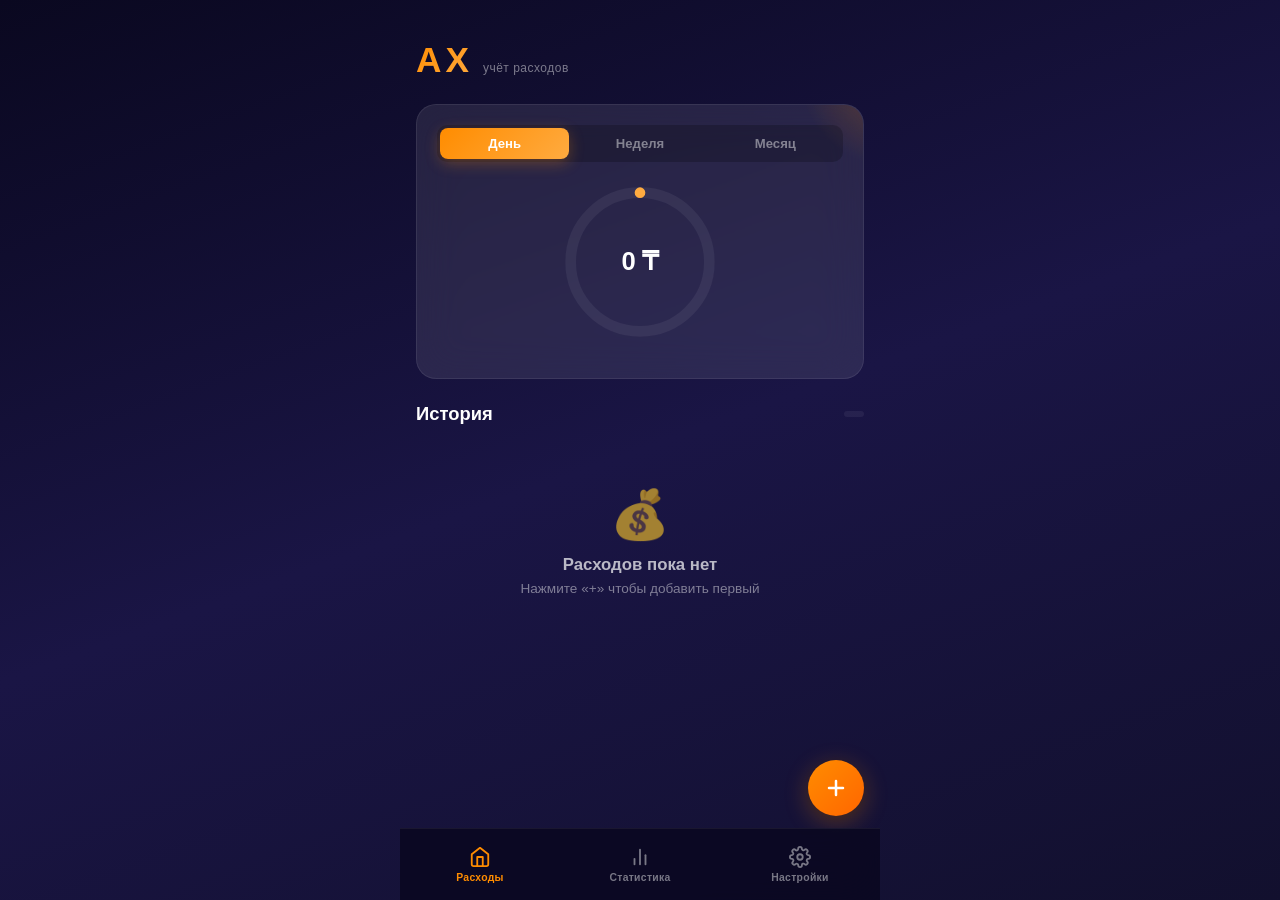
==== commit ef9b61ce: "Upgrade AX to AAA quality: tabs, FAB, budget, charts, settings Major improvements: - Bottom tab navi" ====
--- a/index.html
+++ b/index.html
@@ -1,237 +1,252 @@
 <!DOCTYPE html>
 <html lang="ru">
 <head>
-  <meta charset="UTF-8" />
-  <meta name="viewport" content="width=device-width, initial-scale=1.0" />
-  <meta name="theme-color" content="#0f172a" />
-  <meta name="mobile-web-app-capable" content="yes" />
-  <meta name="apple-mobile-web-app-capable" content="yes" />
-  <meta name="apple-mobile-web-app-status-bar-style" content="black-translucent" />
-  <meta name="apple-mobile-web-app-title" content="AX" />
-  <title>AX — Учёт расходов</title>
-  <link rel="manifest" href="manifest.json" />
-  <link rel="stylesheet" href="style.css" />
+    <meta charset="UTF-8">
+    <meta name="viewport" content="width=device-width, initial-scale=1.0, user-scalable=no">
+    <title>AX — Учёт расходов</title>
+    <meta name="description" content="AX — удобное приложение для ежедневного учёта расходов">
+    <meta name="theme-color" content="#0f0c29">
+    <meta name="apple-mobile-web-app-capable" content="yes">
+    <meta name="apple-mobile-web-app-status-bar-style" content="black-translucent">
+    <link rel="manifest" href="manifest.json">
+    <link rel="icon" type="image/svg+xml" href="icons/icon.svg">
+    <link rel="apple-touch-icon" href="icons/icon-192.png">
+    <link rel="stylesheet" href="css/style.css">
 </head>
 <body>
-<div id="app">
-
-  <!-- ── Header ── -->
-  <header class="app-header">
-    <div class="header-left">
-      <span class="logo">AX</span>
-      <span class="header-date" id="header-date"></span>
+    <div class="app" id="app">
+
+        <!-- ===== PAGE: HOME ===== -->
+        <div class="page page--home active" id="pageHome">
+            <header class="header">
+                <div class="header__left">
+                    <h1 class="header__logo">AX</h1>
+                    <span class="header__sub">учёт расходов</span>
+                </div>
+            </header>
+
+            <!-- Summary Card -->
+            <div class="summary">
+                <div class="summary__period">
+                    <button class="summary__period-btn active" data-period="day">День</button>
+                    <button class="summary__period-btn" data-period="week">Неделя</button>
+                    <button class="summary__period-btn" data-period="month">Месяц</button>
+                </div>
+                <div class="summary__body">
+                    <div class="summary__ring-wrap" id="budgetRingWrap">
+                        <svg class="summary__ring" viewBox="0 0 120 120" aria-hidden="true">
+                            <defs>
+                                <linearGradient id="ringGradient" x1="0%" y1="0%" x2="100%" y2="0%">
+                                    <stop offset="0%" stop-color="#ff8c00" />
+                                    <stop offset="100%" stop-color="#ffab40" />
+                                </linearGradient>
+                            </defs>
+                            <circle class="summary__ring-bg" cx="60" cy="60" r="52" />
+                            <circle class="summary__ring-fill" id="budgetRingFill" cx="60" cy="60" r="52" />
+                        </svg>
+                        <div class="summary__ring-inner">
+                            <span class="summary__amount" id="totalAmount">0 ₸</span>
+                            <span class="summary__budget-label" id="budgetLabel"></span>
+                        </div>
+                    </div>
+                </div>
+                <div class="summary__categories" id="categoryBreakdown"></div>
+            </div>
+
+            <!-- Expense List -->
+            <div class="expenses">
+                <div class="expenses__header">
+                    <h2 class="expenses__title">История</h2>
+                    <span class="expenses__count" id="expenseCount"></span>
+                </div>
+                <div class="expenses__list" id="expenseList">
+                    <div class="expenses__empty" id="emptyMsg">
+                        <div class="expenses__empty-icon">💰</div>
+                        <p class="expenses__empty-text">Расходов пока нет</p>
+                        <p class="expenses__empty-hint">Нажмите «+» чтобы добавить первый</p>
+                    </div>
+                </div>
+            </div>
+        </div>
+
+        <!-- ===== PAGE: STATS ===== -->
+        <div class="page page--stats" id="pageStats">
+            <header class="header">
+                <h1 class="header__page-title">Статистика</h1>
+            </header>
+            <div class="stats" id="statsBody"></div>
+        </div>
+
+        <!-- ===== PAGE: SETTINGS ===== -->
+        <div class="page page--settings" id="pageSettings">
+            <header class="header">
+                <h1 class="header__page-title">Настройки</h1>
+            </header>
+            <div class="settings">
+                <div class="settings__group">
+                    <div class="settings__group-title">Бюджет</div>
+                    <label class="settings__row">
+                        <span class="settings__label">Месячный лимит</span>
+                        <div class="settings__input-wrap">
+                            <input type="number" class="settings__input" id="inputBudget"
+                                   placeholder="0" inputmode="decimal" min="0">
+                            <span class="settings__input-suffix" id="settingsCurrencyBudget">₸</span>
+                        </div>
+                    </label>
+                </div>
+                <div class="settings__group">
+                    <div class="settings__group-title">Валюта</div>
+                    <label class="settings__row">
+                        <span class="settings__label">Символ валюты</span>
+                        <select class="settings__select" id="selectCurrency">
+                            <option value="₸">₸ — Тенге</option>
+                            <option value="₽">₽ — Рубль</option>
+                            <option value="$">$ — Доллар</option>
+                            <option value="€">€ — Евро</option>
+                            <option value="£">£ — Фунт</option>
+                            <option value="¥">¥ — Йена</option>
+                            <option value="₺">₺ — Лира</option>
+                            <option value="сом">сом — Сом</option>
+                            <option value="сўм">сўм — Сум</option>
+                        </select>
+                    </label>
+                </div>
+                <div class="settings__group">
+                    <div class="settings__group-title">Данные</div>
+                    <button class="settings__btn" id="btnExport">
+                        <span class="settings__btn-icon">📥</span>
+                        Экспорт в CSV
+                    </button>
+                    <button class="settings__btn settings__btn--danger" id="btnClearData">
+                        <span class="settings__btn-icon">🗑️</span>
+                        Удалить все данные
+                    </button>
+                </div>
+                <div class="settings__group">
+                    <div class="settings__group-title">О приложении</div>
+                    <div class="settings__about">
+                        <div class="settings__about-logo">AX</div>
+                        <p class="settings__about-text">Учёт расходов v2.0</p>
+                        <p class="settings__about-text settings__about-text--muted">PWA · Оффлайн · Без рекламы</p>
+                    </div>
+                </div>
+            </div>
+        </div>
+
+        <!-- ===== FAB (Floating Action Button) ===== -->
+        <button class="fab" id="fab" aria-label="Добавить расход">
+            <svg class="fab__icon" viewBox="0 0 24 24" fill="none" stroke="currentColor" stroke-width="2.5" stroke-linecap="round"><line x1="12" y1="5" x2="12" y2="19"/><line x1="5" y1="12" x2="19" y2="12"/></svg>
+        </button>
+
+        <!-- ===== BOTTOM NAV ===== -->
+        <nav class="nav" id="nav">
+            <button class="nav__btn active" data-page="home" aria-label="Расходы">
+                <svg class="nav__icon" viewBox="0 0 24 24" fill="none" stroke="currentColor" stroke-width="2" stroke-linecap="round" stroke-linejoin="round"><path d="M3 9l9-7 9 7v11a2 2 0 0 1-2 2H5a2 2 0 0 1-2-2z"/><polyline points="9 22 9 12 15 12 15 22"/></svg>
+                <span class="nav__label">Расходы</span>
+            </button>
+            <button class="nav__btn" data-page="stats" aria-label="Статистика">
+                <svg class="nav__icon" viewBox="0 0 24 24" fill="none" stroke="currentColor" stroke-width="2" stroke-linecap="round" stroke-linejoin="round"><line x1="18" y1="20" x2="18" y2="10"/><line x1="12" y1="20" x2="12" y2="4"/><line x1="6" y1="20" x2="6" y2="14"/></svg>
+                <span class="nav__label">Статистика</span>
+            </button>
+            <button class="nav__btn" data-page="settings" aria-label="Настройки">
+                <svg class="nav__icon" viewBox="0 0 24 24" fill="none" stroke="currentColor" stroke-width="2" stroke-linecap="round" stroke-linejoin="round"><circle cx="12" cy="12" r="3"/><path d="M19.4 15a1.65 1.65 0 0 0 .33 1.82l.06.06a2 2 0 0 1-2.83 2.83l-.06-.06a1.65 1.65 0 0 0-1.82-.33 1.65 1.65 0 0 0-1 1.51V21a2 2 0 0 1-4 0v-.09A1.65 1.65 0 0 0 9 19.4a1.65 1.65 0 0 0-1.82.33l-.06.06a2 2 0 0 1-2.83-2.83l.06-.06A1.65 1.65 0 0 0 4.68 15a1.65 1.65 0 0 0-1.51-1H3a2 2 0 0 1 0-4h.09A1.65 1.65 0 0 0 4.6 9a1.65 1.65 0 0 0-.33-1.82l-.06-.06a2 2 0 0 1 2.83-2.83l.06.06A1.65 1.65 0 0 0 9 4.68a1.65 1.65 0 0 0 1-1.51V3a2 2 0 0 1 4 0v.09a1.65 1.65 0 0 0 1 1.51 1.65 1.65 0 0 0 1.82-.33l.06-.06a2 2 0 0 1 2.83 2.83l-.06.06A1.65 1.65 0 0 0 19.4 9a1.65 1.65 0 0 0 1.51 1H21a2 2 0 0 1 0 4h-.09a1.65 1.65 0 0 0-1.51 1z"/></svg>
+                <span class="nav__label">Настройки</span>
+            </button>
+        </nav>
+
+        <!-- ===== ADD EXPENSE MODAL ===== -->
+        <div class="modal modal--slide" id="addModal">
+            <div class="modal__overlay" data-close="addModal"></div>
+            <div class="modal__sheet">
+                <div class="modal__handle"></div>
+                <h2 class="modal__sheet-title">Новый расход</h2>
+                <div class="add-expense">
+                    <div class="add-expense__row">
+                        <input type="number" class="add-expense__amount" id="inputAmount"
+                               placeholder="0" inputmode="decimal" step="any" min="0">
+                        <span class="add-expense__currency" id="addCurrency">₸</span>
+                    </div>
+                    <div class="add-expense__row">
+                        <input type="text" class="add-expense__desc" id="inputDesc"
+                               placeholder="Описание (напр. кофе, такси, обед...)"
+                               autocomplete="off">
+                    </div>
+                    <div class="add-expense__category" id="autoCategory">
+                        <span class="add-expense__category-icon" id="categoryIcon">📝</span>
+                        <span class="add-expense__category-name" id="categoryName">Другое</span>
+                    </div>
+                    <button class="add-expense__submit" id="btnAdd">
+                        <span>Добавить</span>
+                        <svg class="add-expense__submit-icon" viewBox="0 0 24 24" fill="none" stroke="currentColor" stroke-width="2.5" stroke-linecap="round" stroke-linejoin="round"><polyline points="20 6 9 17 4 12"/></svg>
+                    </button>
+                </div>
+            </div>
+        </div>
+
+        <!-- ===== EDIT EXPENSE MODAL ===== -->
+        <div class="modal modal--slide" id="editModal">
+            <div class="modal__overlay" data-close="editModal"></div>
+            <div class="modal__sheet">
+                <div class="modal__handle"></div>
+                <h2 class="modal__sheet-title">Редактировать</h2>
+                <div class="add-expense">
+                    <div class="add-expense__row">
+                        <input type="number" class="add-expense__amount" id="editAmount"
+                               placeholder="0" inputmode="decimal" step="any" min="0">
+                        <span class="add-expense__currency" id="editCurrency">₸</span>
+                    </div>
+                    <div class="add-expense__row">
+                        <input type="text" class="add-expense__desc" id="editDesc"
+                               placeholder="Описание" autocomplete="off">
+                    </div>
+                    <div class="add-expense__category" id="editAutoCategory">
+                        <span class="add-expense__category-icon" id="editCategoryIcon">📝</span>
+                        <span class="add-expense__category-name" id="editCategoryName">Другое</span>
+                    </div>
+                    <div class="edit-actions">
+                        <button class="edit-actions__btn edit-actions__btn--save" id="btnSaveEdit">
+                            <span>Сохранить</span>
+                        </button>
+                        <button class="edit-actions__btn edit-actions__btn--delete" id="btnDeleteFromEdit">
+                            <span>Удалить</span>
+                        </button>
+                    </div>
+                </div>
+            </div>
+        </div>
+
+        <!-- ===== DELETE CONFIRMATION ===== -->
+        <div class="modal modal--center" id="deleteModal">
+            <div class="modal__overlay" data-close="deleteModal"></div>
+            <div class="modal__dialog">
+                <div class="modal__dialog-icon">🗑️</div>
+                <p class="modal__dialog-text">Удалить этот расход?</p>
+                <p class="modal__dialog-sub">Это действие нельзя отменить</p>
+                <div class="modal__dialog-actions">
+                    <button class="modal__btn modal__btn--cancel" id="cancelDelete">Отмена</button>
+                    <button class="modal__btn modal__btn--danger" id="confirmDelete">Удалить</button>
+                </div>
+            </div>
+        </div>
+
+        <!-- ===== CLEAR DATA CONFIRMATION ===== -->
+        <div class="modal modal--center" id="clearModal">
+            <div class="modal__overlay" data-close="clearModal"></div>
+            <div class="modal__dialog">
+                <div class="modal__dialog-icon">⚠️</div>
+                <p class="modal__dialog-text">Удалить все данные?</p>
+                <p class="modal__dialog-sub">Все расходы будут безвозвратно удалены</p>
+                <div class="modal__dialog-actions">
+                    <button class="modal__btn modal__btn--cancel" id="cancelClear">Отмена</button>
+                    <button class="modal__btn modal__btn--danger" id="confirmClear">Удалить всё</button>
+                </div>
+            </div>
+        </div>
+
+        <!-- ===== TOAST CONTAINER ===== -->
+        <div class="toast-container" id="toastContainer"></div>
     </div>
-    <div class="header-right">
-      <div class="month-total-wrap">
-        <span class="month-total-label">Месяц</span>
-        <span class="month-total-val" id="header-month-total">0 ₸</span>
-      </div>
-      <button class="icon-btn" id="settings-btn" title="Настройки" aria-label="Открыть настройки">⚙</button>
-    </div>
-  </header>
-
-  <!-- ── Quick-add form ── -->
-  <section class="quick-add-section">
-    <form id="add-form" class="quick-add-form" autocomplete="off" novalidate>
-      <!-- Amount -->
-      <div class="amount-row">
-        <span class="currency-symbol" id="currency-symbol">₸</span>
-        <input
-          type="number" id="amount-input" class="amount-input"
-          placeholder="0" min="0.01" step="any" required
-          inputmode="decimal" autofocus
-          aria-label="Сумма расхода"
-        />
-      </div>
-      <!-- Description + auto-category -->
-      <div class="desc-row">
-        <input
-          type="text" id="desc-input" class="desc-input"
-          placeholder="На что? (кофе, такси, продукты…)"
-          maxlength="100" aria-label="Описание"
-        />
-        <div class="cat-chip" id="cat-chip" title="Автоопределённая категория">
-          <span id="cat-chip-icon">🎁</span>
-          <span id="cat-chip-name">Другое</span>
-        </div>
-      </div>
-      <!-- Date/time + submit -->
-      <div class="form-footer">
-        <div class="datetime-row">
-          <input type="date" id="date-input" class="datetime-input" aria-label="Дата" />
-          <input type="time" id="time-input" class="datetime-input" aria-label="Время" />
-        </div>
-        <button type="submit" class="add-btn" id="add-btn">
-          <span class="add-btn-icon">+</span> Добавить
-        </button>
-      </div>
-    </form>
-  </section>
-
-  <!-- ── Quick-repeat chips ── -->
-  <section class="quick-repeat-section" id="quick-repeat-section" aria-label="Быстрый повтор">
-    <div class="quick-repeat-list" id="quick-repeat-list"></div>
-  </section>
-
-  <!-- ── Budget bar ── -->
-  <section class="budget-section" id="budget-section">
-    <div class="budget-bar-header">
-      <span class="budget-label">Бюджет на месяц</span>
-      <span class="budget-info" id="budget-info">0 / 0 ₸</span>
-    </div>
-    <div class="budget-track">
-      <div class="budget-fill" id="budget-fill" style="width:0%;background:var(--clr-green)"></div>
-    </div>
-  </section>
-
-  <!-- ── Summary cards ── -->
-  <section class="cards-grid" aria-label="Сводка">
-    <div class="card" id="card-today">
-      <div class="card-label">Сегодня</div>
-      <div class="card-amount" id="card-today-amount">0 ₸</div>
-      <div class="card-count" id="card-today-count">0 трат</div>
-    </div>
-    <div class="card" id="card-week">
-      <div class="card-label">Неделя</div>
-      <div class="card-amount" id="card-week-amount">0 ₸</div>
-      <div class="card-count" id="card-week-count">0 трат</div>
-    </div>
-    <div class="card" id="card-month">
-      <div class="card-label">Месяц</div>
-      <div class="card-amount" id="card-month-amount">0 ₸</div>
-      <div class="card-count" id="card-month-count">0 трат</div>
-    </div>
-  </section>
-
-  <!-- ── Tabs ── -->
-  <nav class="tabs-nav" role="tablist" aria-label="Разделы">
-    <button class="tab-btn active" data-tab="dashboard" role="tab" aria-selected="true">📊 Сводка</button>
-    <button class="tab-btn" data-tab="transactions" role="tab" aria-selected="false">📋 История</button>
-    <button class="tab-btn" data-tab="stats" role="tab" aria-selected="false">📈 Статистика</button>
-  </nav>
-
-  <!-- ── Tab: Dashboard ── -->
-  <div id="tab-dashboard" class="tab-panel" role="tabpanel">
-    <div class="section-title">Последние траты</div>
-    <div id="recent-list" class="tx-list"></div>
-    <div id="recent-empty" class="empty-state hidden">
-      <span class="empty-icon">✨</span>
-      <p>Пока нет трат. Начни отслеживать!</p>
-    </div>
-  </div>
-
-  <!-- ── Tab: Transactions ── -->
-  <div id="tab-transactions" class="tab-panel hidden" role="tabpanel">
-    <div class="filter-bar">
-      <select id="filter-period" class="filter-select" aria-label="Период">
-        <option value="today">Сегодня</option>
-        <option value="week">Эта неделя</option>
-        <option value="month" selected>Этот месяц</option>
-        <option value="all">Всё время</option>
-      </select>
-      <select id="filter-category" class="filter-select" aria-label="Категория">
-        <option value="all">Все категории</option>
-      </select>
-      <input
-        type="search" id="filter-search" class="filter-search"
-        placeholder="🔍 Поиск…" aria-label="Поиск по описанию"
-        autocomplete="off" spellcheck="false"
-      />
-    </div>
-    <div id="tx-list-full" class="tx-list"></div>
-    <div id="tx-empty" class="empty-state hidden">
-      <span class="empty-icon">🧾</span>
-      <p>Нет трат за выбранный период</p>
-    </div>
-  </div>
-
-  <!-- ── Tab: Stats ── -->
-  <div id="tab-stats" class="tab-panel hidden" role="tabpanel">
-    <div class="section-title">Траты за 7 дней</div>
-    <div class="chart-wrap" aria-label="График трат за 7 дней">
-      <svg id="line-chart" viewBox="0 0 380 130" preserveAspectRatio="xMidYMid meet"></svg>
-    </div>
-    <div class="section-title" style="margin-top:1.8rem">По категориям (месяц)</div>
-    <div id="cat-bars" class="cat-bars" aria-label="Расходы по категориям"></div>
-    <div id="cat-empty" class="empty-state hidden">
-      <span class="empty-icon">📊</span>
-      <p>Добавь траты, чтобы увидеть статистику</p>
-    </div>
-  </div>
-
-</div><!-- #app -->
-
-<!-- ── Toast ── -->
-<div id="toast" class="toast hidden" role="status" aria-live="polite"></div>
-
-<!-- ── Settings modal ── -->
-<div id="settings-modal" class="modal hidden" role="dialog" aria-modal="true" aria-labelledby="settings-title">
-  <div class="modal-card">
-    <div class="modal-header">
-      <h2 id="settings-title">Настройки</h2>
-      <button class="modal-close" id="settings-close" aria-label="Закрыть">✕</button>
-    </div>
-    <div class="modal-body">
-      <label class="setting-row">
-        <span class="setting-label">Валюта</span>
-        <select id="currency-select" class="filter-select">
-          <option value="₸">₸ Тенге</option>
-          <option value="₽">₽ Рубль</option>
-          <option value="$">$ Доллар</option>
-          <option value="€">€ Евро</option>
-        </select>
-      </label>
-      <label class="setting-row">
-        <span class="setting-label">Бюджет на месяц</span>
-        <input
-          type="number" id="budget-input" class="setting-input"
-          placeholder="Например: 150000" min="0"
-          aria-label="Месячный бюджет"
-        />
-      </label>
-      <div class="setting-hint">Оставь 0, чтобы не использовать бюджет</div>
-      <button class="save-btn" id="save-settings-btn">Сохранить настройки</button>
-      <hr class="modal-divider" />
-      <button class="danger-btn" id="export-btn">📤 Экспорт в CSV</button>
-      <button class="danger-btn danger-btn--red" id="clear-data-btn">🗑 Очистить все данные</button>
-    </div>
-  </div>
-</div>
-
-<!-- ── Edit / Delete modal ── -->
-<div id="edit-modal" class="modal hidden" role="dialog" aria-modal="true" aria-labelledby="edit-title">
-  <div class="modal-card">
-    <div class="modal-header">
-      <h2 id="edit-title">Редактировать трату</h2>
-      <button class="modal-close" id="edit-close" aria-label="Закрыть">✕</button>
-    </div>
-    <div class="modal-body">
-      <label class="setting-row vertical">
-        <span class="setting-label">Сумма</span>
-        <input type="number" id="edit-amount" class="setting-input" min="0.01" step="any" />
-      </label>
-      <label class="setting-row vertical">
-        <span class="setting-label">Описание</span>
-        <input type="text" id="edit-desc" class="setting-input" maxlength="100" />
-      </label>
-      <label class="setting-row vertical">
-        <span class="setting-label">Категория</span>
-        <select id="edit-category" class="filter-select"></select>
-      </label>
-      <label class="setting-row vertical">
-        <span class="setting-label">Дата</span>
-        <input type="date" id="edit-date" class="setting-input" />
-      </label>
-      <div class="modal-actions">
-        <button class="danger-btn danger-btn--red" id="delete-btn">🗑 Удалить</button>
-        <button class="save-btn" id="save-edit-btn">Сохранить</button>
-      </div>
-    </div>
-  </div>
-</div>
-
-<div id="modal-overlay" class="modal-overlay hidden"></div>
-
-<script src="app.js"></script>
+
+    <script src="js/app.js"></script>
 </body>
 </html>
--- a/css/style.css
+++ b/css/style.css
@@ -0,0 +1,1196 @@
+*,
+*::before,
+*::after {
+    margin: 0;
+    padding: 0;
+    box-sizing: border-box;
+}
+
+:root {
+    --bg-start: #0a0820;
+    --bg-mid: #1a1545;
+    --bg-end: #12102e;
+    --glass: rgba(255, 255, 255, 0.06);
+    --glass-strong: rgba(255, 255, 255, 0.09);
+    --glass-border: rgba(255, 255, 255, 0.08);
+    --glass-hover: rgba(255, 255, 255, 0.13);
+    --text: #ffffff;
+    --text-muted: rgba(255, 255, 255, 0.45);
+    --text-secondary: rgba(255, 255, 255, 0.7);
+    --accent: #ff8c00;
+    --accent-light: #ffab40;
+    --accent-glow: rgba(255, 140, 0, 0.3);
+    --danger: #ff4757;
+    --danger-soft: rgba(255, 71, 87, 0.15);
+    --success: #2ed573;
+    --success-soft: rgba(46, 213, 115, 0.15);
+    --radius: 20px;
+    --radius-md: 14px;
+    --radius-sm: 10px;
+    --safe-top: env(safe-area-inset-top, 0px);
+    --safe-bottom: env(safe-area-inset-bottom, 0px);
+    --nav-height: 72px;
+}
+
+html {
+    height: 100%;
+}
+
+body {
+    min-height: 100vh;
+    min-height: 100dvh;
+    background: linear-gradient(160deg, var(--bg-start) 0%, var(--bg-mid) 50%, var(--bg-end) 100%);
+    background-attachment: fixed;
+    font-family: -apple-system, BlinkMacSystemFont, 'SF Pro Display', 'Segoe UI', Roboto, Helvetica, Arial, sans-serif;
+    color: var(--text);
+    -webkit-font-smoothing: antialiased;
+    -moz-osx-font-smoothing: grayscale;
+    overflow-x: hidden;
+    overscroll-behavior-y: contain;
+}
+
+/* ===== APP CONTAINER ===== */
+.app {
+    max-width: 480px;
+    margin: 0 auto;
+    position: relative;
+    min-height: 100vh;
+    min-height: 100dvh;
+}
+
+/* ===== PAGES ===== */
+.page {
+    display: none;
+    padding: 16px 16px calc(var(--nav-height) + 16px + var(--safe-bottom));
+    padding-top: calc(16px + var(--safe-top));
+    min-height: 100vh;
+    min-height: 100dvh;
+    animation: pageFadeIn 0.3s ease;
+}
+
+.page.active {
+    display: block;
+}
+
+@keyframes pageFadeIn {
+    from { opacity: 0; transform: translateY(8px); }
+    to { opacity: 1; transform: translateY(0); }
+}
+
+/* ===== HEADER ===== */
+.header {
+    display: flex;
+    align-items: center;
+    justify-content: space-between;
+    margin-bottom: 24px;
+    padding-top: 8px;
+}
+
+.header__left {
+    display: flex;
+    align-items: baseline;
+    gap: 10px;
+}
+
+.header__logo {
+    font-size: 2.2rem;
+    font-weight: 900;
+    background: linear-gradient(135deg, var(--accent), var(--accent-light));
+    -webkit-background-clip: text;
+    -webkit-text-fill-color: transparent;
+    background-clip: text;
+    letter-spacing: 4px;
+}
+
+.header__sub {
+    font-size: 0.75rem;
+    color: var(--text-muted);
+    font-weight: 500;
+    letter-spacing: 0.5px;
+}
+
+.header__page-title {
+    font-size: 1.6rem;
+    font-weight: 800;
+}
+
+/* ===== SUMMARY CARD ===== */
+.summary {
+    background: var(--glass-strong);
+    backdrop-filter: blur(20px);
+    -webkit-backdrop-filter: blur(20px);
+    border: 1px solid var(--glass-border);
+    border-radius: var(--radius);
+    padding: 20px;
+    margin-bottom: 24px;
+    position: relative;
+    overflow: hidden;
+}
+
+.summary::before {
+    content: '';
+    position: absolute;
+    top: -50%;
+    right: -30%;
+    width: 200px;
+    height: 200px;
+    border-radius: 50%;
+    background: radial-gradient(circle, var(--accent-glow) 0%, transparent 70%);
+    pointer-events: none;
+}
+
+.summary__period {
+    display: flex;
+    gap: 6px;
+    margin-bottom: 20px;
+    background: rgba(0, 0, 0, 0.2);
+    border-radius: var(--radius-sm);
+    padding: 3px;
+    position: relative;
+    z-index: 1;
+}
+
+.summary__period-btn {
+    flex: 1;
+    padding: 8px 0;
+    border: none;
+    border-radius: 8px;
+    background: transparent;
+    color: var(--text-muted);
+    font-size: 0.82rem;
+    font-weight: 600;
+    cursor: pointer;
+    transition: all 0.25s ease;
+    -webkit-tap-highlight-color: transparent;
+}
+
+.summary__period-btn.active {
+    background: linear-gradient(135deg, var(--accent), var(--accent-light));
+    color: var(--text);
+    box-shadow: 0 4px 15px var(--accent-glow);
+}
+
+.summary__body {
+    display: flex;
+    justify-content: center;
+    margin-bottom: 16px;
+    position: relative;
+    z-index: 1;
+}
+
+.summary__ring-wrap {
+    position: relative;
+    width: 160px;
+    height: 160px;
+}
+
+.summary__ring {
+    width: 100%;
+    height: 100%;
+    transform: rotate(-90deg);
+}
+
+.summary__ring-bg {
+    fill: none;
+    stroke: rgba(255, 255, 255, 0.06);
+    stroke-width: 8;
+}
+
+.summary__ring-fill {
+    fill: none;
+    stroke: url(#ringGradient);
+    stroke-width: 8;
+    stroke-linecap: round;
+    stroke-dasharray: 326.73;
+    stroke-dashoffset: 326.73;
+    transition: stroke-dashoffset 0.8s cubic-bezier(0.4, 0, 0.2, 1);
+}
+
+.summary__ring-inner {
+    position: absolute;
+    inset: 0;
+    display: flex;
+    flex-direction: column;
+    align-items: center;
+    justify-content: center;
+}
+
+.summary__amount {
+    font-size: 1.6rem;
+    font-weight: 800;
+    letter-spacing: -0.5px;
+    line-height: 1.2;
+    text-align: center;
+}
+
+.summary__budget-label {
+    font-size: 0.7rem;
+    color: var(--text-muted);
+    margin-top: 2px;
+}
+
+.summary__categories {
+    display: flex;
+    flex-wrap: wrap;
+    gap: 6px;
+    justify-content: center;
+    position: relative;
+    z-index: 1;
+}
+
+.summary__cat-tag {
+    display: inline-flex;
+    align-items: center;
+    gap: 4px;
+    padding: 5px 10px;
+    border-radius: 20px;
+    background: rgba(255, 255, 255, 0.07);
+    font-size: 0.72rem;
+    color: var(--text-secondary);
+    font-weight: 500;
+}
+
+.summary__cat-tag span {
+    font-size: 0.9rem;
+}
+
+/* ===== ADD EXPENSE FORM ===== */
+.add-expense {
+    padding: 0;
+}
+
+.add-expense__row {
+    display: flex;
+    align-items: center;
+    margin-bottom: 12px;
+    position: relative;
+}
+
+.add-expense__amount {
+    flex: 1;
+    width: 100%;
+    background: rgba(255, 255, 255, 0.05);
+    border: 1px solid rgba(255, 255, 255, 0.1);
+    border-radius: var(--radius-md);
+    padding: 16px 50px 16px 20px;
+    font-size: 1.8rem;
+    font-weight: 800;
+    color: var(--text);
+    outline: none;
+    transition: border-color 0.25s, box-shadow 0.25s;
+    -moz-appearance: textfield;
+}
+
+.add-expense__amount::-webkit-outer-spin-button,
+.add-expense__amount::-webkit-inner-spin-button {
+    -webkit-appearance: none;
+    margin: 0;
+}
+
+.add-expense__amount:focus {
+    border-color: var(--accent);
+    box-shadow: 0 0 0 3px var(--accent-glow);
+}
+
+.add-expense__amount::placeholder {
+    color: rgba(255, 255, 255, 0.15);
+}
+
+.add-expense__currency {
+    position: absolute;
+    right: 18px;
+    font-size: 1.4rem;
+    font-weight: 700;
+    color: var(--text-muted);
+    pointer-events: none;
+}
+
+.add-expense__desc {
+    flex: 1;
+    width: 100%;
+    background: rgba(255, 255, 255, 0.05);
+    border: 1px solid rgba(255, 255, 255, 0.1);
+    border-radius: var(--radius-md);
+    padding: 14px 20px;
+    font-size: 0.95rem;
+    color: var(--text);
+    outline: none;
+    transition: border-color 0.25s, box-shadow 0.25s;
+}
+
+.add-expense__desc:focus {
+    border-color: var(--accent);
+    box-shadow: 0 0 0 3px var(--accent-glow);
+}
+
+.add-expense__desc::placeholder {
+    color: rgba(255, 255, 255, 0.25);
+}
+
+.add-expense__category {
+    display: flex;
+    align-items: center;
+    gap: 8px;
+    margin-bottom: 16px;
+    padding: 10px 14px;
+    border-radius: var(--radius-sm);
+    background: rgba(255, 140, 0, 0.08);
+    border: 1px solid rgba(255, 140, 0, 0.15);
+    transition: background 0.2s;
+}
+
+.add-expense__category-icon {
+    font-size: 1.3rem;
+}
+
+.add-expense__category-name {
+    font-size: 0.85rem;
+    color: var(--accent-light);
+    font-weight: 600;
+}
+
+.add-expense__submit {
+    width: 100%;
+    padding: 16px;
+    border: none;
+    border-radius: var(--radius-md);
+    background: linear-gradient(135deg, var(--accent), #ff6600);
+    color: var(--text);
+    font-size: 1rem;
+    font-weight: 700;
+    cursor: pointer;
+    transition: transform 0.15s, box-shadow 0.25s;
+    -webkit-tap-highlight-color: transparent;
+    display: flex;
+    align-items: center;
+    justify-content: center;
+    gap: 8px;
+    box-shadow: 0 6px 20px var(--accent-glow);
+}
+
+.add-expense__submit:hover {
+    box-shadow: 0 8px 30px rgba(255, 140, 0, 0.4);
+}
+
+.add-expense__submit:active {
+    transform: scale(0.97);
+}
+
+.add-expense__submit-icon {
+    width: 20px;
+    height: 20px;
+    display: none;
+}
+
+.add-expense__submit.success .add-expense__submit-icon {
+    display: block;
+}
+
+/* ===== EDIT ACTIONS ===== */
+.edit-actions {
+    display: flex;
+    gap: 10px;
+}
+
+.edit-actions__btn {
+    flex: 1;
+    padding: 15px;
+    border: none;
+    border-radius: var(--radius-md);
+    font-size: 0.95rem;
+    font-weight: 700;
+    cursor: pointer;
+    transition: transform 0.15s, opacity 0.2s;
+    -webkit-tap-highlight-color: transparent;
+    display: flex;
+    align-items: center;
+    justify-content: center;
+    gap: 6px;
+}
+
+.edit-actions__btn:active {
+    transform: scale(0.97);
+}
+
+.edit-actions__btn--save {
+    background: linear-gradient(135deg, var(--accent), #ff6600);
+    color: var(--text);
+    box-shadow: 0 4px 15px var(--accent-glow);
+}
+
+.edit-actions__btn--delete {
+    background: var(--danger-soft);
+    color: var(--danger);
+    border: 1px solid rgba(255, 71, 87, 0.2);
+}
+
+/* ===== EXPENSES LIST ===== */
+.expenses {
+    margin-bottom: 20px;
+}
+
+.expenses__header {
+    display: flex;
+    align-items: center;
+    justify-content: space-between;
+    margin-bottom: 14px;
+}
+
+.expenses__title {
+    font-size: 1.15rem;
+    font-weight: 800;
+}
+
+.expenses__count {
+    font-size: 0.8rem;
+    color: var(--text-muted);
+    background: var(--glass);
+    padding: 3px 10px;
+    border-radius: 20px;
+    font-weight: 500;
+}
+
+.expenses__list {
+    display: flex;
+    flex-direction: column;
+    gap: 8px;
+}
+
+.expenses__empty {
+    text-align: center;
+    padding: 48px 20px;
+}
+
+.expenses__empty-icon {
+    font-size: 3rem;
+    margin-bottom: 12px;
+    opacity: 0.6;
+}
+
+.expenses__empty-text {
+    font-size: 1.05rem;
+    font-weight: 600;
+    margin-bottom: 6px;
+    color: var(--text-secondary);
+}
+
+.expenses__empty-hint {
+    font-size: 0.85rem;
+    color: var(--text-muted);
+}
+
+.expenses__date-header {
+    font-size: 0.75rem;
+    font-weight: 700;
+    color: var(--text-muted);
+    text-transform: uppercase;
+    letter-spacing: 1.2px;
+    padding: 12px 0 6px;
+    margin-top: 4px;
+}
+
+.expense-item {
+    display: flex;
+    align-items: center;
+    gap: 12px;
+    padding: 14px 16px;
+    background: var(--glass);
+    border: 1px solid var(--glass-border);
+    border-radius: var(--radius-md);
+    transition: background 0.2s, transform 0.15s;
+    cursor: pointer;
+    -webkit-tap-highlight-color: transparent;
+    animation: itemSlideIn 0.3s ease both;
+}
+
+.expense-item:hover {
+    background: var(--glass-hover);
+}
+
+.expense-item:active {
+    transform: scale(0.98);
+}
+
+@keyframes itemSlideIn {
+    from {
+        opacity: 0;
+        transform: translateY(10px);
+    }
+    to {
+        opacity: 1;
+        transform: translateY(0);
+    }
+}
+
+.expense-item__icon {
+    font-size: 1.4rem;
+    width: 42px;
+    height: 42px;
+    display: flex;
+    align-items: center;
+    justify-content: center;
+    border-radius: 12px;
+    background: rgba(255, 255, 255, 0.06);
+    flex-shrink: 0;
+}
+
+.expense-item__info {
+    flex: 1;
+    min-width: 0;
+}
+
+.expense-item__desc {
+    font-size: 0.95rem;
+    font-weight: 600;
+    white-space: nowrap;
+    overflow: hidden;
+    text-overflow: ellipsis;
+    line-height: 1.3;
+}
+
+.expense-item__meta {
+    font-size: 0.72rem;
+    color: var(--text-muted);
+    margin-top: 3px;
+}
+
+.expense-item__amount {
+    font-size: 1.05rem;
+    font-weight: 800;
+    flex-shrink: 0;
+    color: var(--danger);
+}
+
+/* ===== FAB ===== */
+.fab {
+    position: fixed;
+    bottom: calc(var(--nav-height) + 12px + var(--safe-bottom));
+    right: calc(50% - 240px + 16px);
+    width: 56px;
+    height: 56px;
+    border: none;
+    border-radius: 50%;
+    background: linear-gradient(135deg, var(--accent), #ff6600);
+    color: var(--text);
+    cursor: pointer;
+    display: flex;
+    align-items: center;
+    justify-content: center;
+    box-shadow: 0 6px 24px var(--accent-glow), 0 2px 8px rgba(0,0,0,0.3);
+    z-index: 50;
+    transition: transform 0.2s cubic-bezier(0.4, 0, 0.2, 1), box-shadow 0.2s;
+    -webkit-tap-highlight-color: transparent;
+}
+
+@media (max-width: 511px) {
+    .fab {
+        right: 20px;
+    }
+}
+
+.fab:hover {
+    transform: scale(1.08);
+    box-shadow: 0 8px 32px rgba(255, 140, 0, 0.45), 0 4px 12px rgba(0,0,0,0.3);
+}
+
+.fab:active {
+    transform: scale(0.93);
+}
+
+.fab.open .fab__icon {
+    transform: rotate(45deg);
+}
+
+.fab__icon {
+    width: 24px;
+    height: 24px;
+    transition: transform 0.3s cubic-bezier(0.4, 0, 0.2, 1);
+}
+
+/* ===== BOTTOM NAV ===== */
+.nav {
+    position: fixed;
+    bottom: 0;
+    left: 50%;
+    transform: translateX(-50%);
+    width: 100%;
+    max-width: 480px;
+    height: calc(var(--nav-height) + var(--safe-bottom));
+    padding-bottom: var(--safe-bottom);
+    background: rgba(10, 8, 32, 0.85);
+    backdrop-filter: blur(20px);
+    -webkit-backdrop-filter: blur(20px);
+    border-top: 1px solid rgba(255, 255, 255, 0.06);
+    display: flex;
+    align-items: center;
+    justify-content: space-around;
+    z-index: 90;
+}
+
+.nav__btn {
+    flex: 1;
+    display: flex;
+    flex-direction: column;
+    align-items: center;
+    gap: 4px;
+    padding: 8px 0;
+    border: none;
+    background: none;
+    color: var(--text-muted);
+    cursor: pointer;
+    transition: color 0.2s;
+    -webkit-tap-highlight-color: transparent;
+}
+
+.nav__btn.active {
+    color: var(--accent);
+}
+
+.nav__icon {
+    width: 22px;
+    height: 22px;
+}
+
+.nav__label {
+    font-size: 0.65rem;
+    font-weight: 600;
+    letter-spacing: 0.3px;
+}
+
+/* ===== MODAL BASE ===== */
+.modal {
+    display: none;
+    position: fixed;
+    inset: 0;
+    z-index: 200;
+}
+
+.modal.visible {
+    display: block;
+}
+
+.modal__overlay {
+    position: absolute;
+    inset: 0;
+    background: rgba(0, 0, 0, 0.5);
+    backdrop-filter: blur(4px);
+    -webkit-backdrop-filter: blur(4px);
+    animation: overlayFadeIn 0.25s ease;
+}
+
+@keyframes overlayFadeIn {
+    from { opacity: 0; }
+    to { opacity: 1; }
+}
+
+/* ===== SLIDE-UP SHEET MODAL ===== */
+.modal--slide .modal__sheet {
+    position: absolute;
+    bottom: 0;
+    left: 0;
+    right: 0;
+    max-width: 480px;
+    margin: 0 auto;
+    background: linear-gradient(160deg, #1c1750 0%, #251e5e 100%);
+    border-radius: 24px 24px 0 0;
+    padding: 12px 24px calc(24px + var(--safe-bottom));
+    animation: sheetSlideUp 0.35s cubic-bezier(0.4, 0, 0.2, 1);
+    max-height: 90vh;
+    overflow-y: auto;
+}
+
+@keyframes sheetSlideUp {
+    from { transform: translateY(100%); }
+    to { transform: translateY(0); }
+}
+
+.modal__handle {
+    width: 36px;
+    height: 4px;
+    border-radius: 2px;
+    background: rgba(255, 255, 255, 0.2);
+    margin: 0 auto 16px;
+}
+
+.modal__sheet-title {
+    font-size: 1.3rem;
+    font-weight: 800;
+    margin-bottom: 20px;
+    text-align: center;
+}
+
+/* ===== CENTER DIALOG MODAL ===== */
+.modal--center {
+    display: none;
+    align-items: center;
+    justify-content: center;
+    padding: 24px;
+}
+
+.modal--center.visible {
+    display: flex;
+}
+
+.modal__dialog {
+    width: 100%;
+    max-width: 340px;
+    background: linear-gradient(160deg, #1c1750 0%, #251e5e 100%);
+    border: 1px solid var(--glass-border);
+    border-radius: var(--radius);
+    padding: 28px 24px;
+    text-align: center;
+    animation: dialogPop 0.3s cubic-bezier(0.4, 0, 0.2, 1);
+    position: relative;
+    z-index: 1;
+}
+
+@keyframes dialogPop {
+    from { opacity: 0; transform: scale(0.9) translateY(10px); }
+    to { opacity: 1; transform: scale(1) translateY(0); }
+}
+
+.modal__dialog-icon {
+    font-size: 2.5rem;
+    margin-bottom: 12px;
+}
+
+.modal__dialog-text {
+    font-size: 1.1rem;
+    font-weight: 700;
+    margin-bottom: 6px;
+}
+
+.modal__dialog-sub {
+    font-size: 0.85rem;
+    color: var(--text-muted);
+    margin-bottom: 24px;
+}
+
+.modal__dialog-actions {
+    display: flex;
+    gap: 10px;
+}
+
+.modal__btn {
+    flex: 1;
+    padding: 13px;
+    border: none;
+    border-radius: var(--radius-sm);
+    font-size: 0.95rem;
+    font-weight: 700;
+    cursor: pointer;
+    transition: opacity 0.2s, transform 0.15s;
+    -webkit-tap-highlight-color: transparent;
+}
+
+.modal__btn:active {
+    transform: scale(0.97);
+}
+
+.modal__btn--cancel {
+    background: rgba(255, 255, 255, 0.1);
+    color: var(--text);
+}
+
+.modal__btn--danger {
+    background: var(--danger);
+    color: var(--text);
+    box-shadow: 0 4px 12px rgba(255, 71, 87, 0.3);
+}
+
+/* ===== TOAST ===== */
+.toast-container {
+    position: fixed;
+    top: calc(16px + var(--safe-top));
+    left: 50%;
+    transform: translateX(-50%);
+    width: 100%;
+    max-width: 440px;
+    padding: 0 16px;
+    z-index: 999;
+    pointer-events: none;
+    display: flex;
+    flex-direction: column;
+    gap: 8px;
+}
+
+.toast {
+    padding: 14px 18px;
+    border-radius: var(--radius-md);
+    font-size: 0.9rem;
+    font-weight: 600;
+    display: flex;
+    align-items: center;
+    gap: 10px;
+    animation: toastIn 0.35s cubic-bezier(0.4, 0, 0.2, 1);
+    pointer-events: auto;
+    backdrop-filter: blur(16px);
+    -webkit-backdrop-filter: blur(16px);
+}
+
+.toast--success {
+    background: rgba(46, 213, 115, 0.18);
+    border: 1px solid rgba(46, 213, 115, 0.25);
+    color: var(--success);
+}
+
+.toast--error {
+    background: rgba(255, 71, 87, 0.18);
+    border: 1px solid rgba(255, 71, 87, 0.25);
+    color: var(--danger);
+}
+
+.toast--info {
+    background: rgba(255, 140, 0, 0.15);
+    border: 1px solid rgba(255, 140, 0, 0.2);
+    color: var(--accent-light);
+}
+
+.toast__icon {
+    font-size: 1.2rem;
+    flex-shrink: 0;
+}
+
+@keyframes toastIn {
+    from { opacity: 0; transform: translateY(-20px) scale(0.95); }
+    to { opacity: 1; transform: translateY(0) scale(1); }
+}
+
+@keyframes toastOut {
+    from { opacity: 1; transform: translateY(0) scale(1); }
+    to { opacity: 0; transform: translateY(-20px) scale(0.95); }
+}
+
+/* ===== STATS PAGE ===== */
+.stats {
+    display: flex;
+    flex-direction: column;
+    gap: 20px;
+}
+
+.stats-card {
+    background: var(--glass-strong);
+    backdrop-filter: blur(16px);
+    -webkit-backdrop-filter: blur(16px);
+    border: 1px solid var(--glass-border);
+    border-radius: var(--radius);
+    padding: 20px;
+}
+
+.stats-card__title {
+    font-size: 0.78rem;
+    font-weight: 700;
+    color: var(--text-muted);
+    text-transform: uppercase;
+    letter-spacing: 1.2px;
+    margin-bottom: 16px;
+}
+
+/* Stats Summary Row */
+.stats-summary {
+    display: grid;
+    grid-template-columns: 1fr 1fr 1fr;
+    gap: 10px;
+    margin-bottom: 0;
+}
+
+.stats-summary__item {
+    text-align: center;
+    padding: 14px 8px;
+    background: rgba(255, 255, 255, 0.04);
+    border-radius: var(--radius-sm);
+}
+
+.stats-summary__value {
+    font-size: 1.15rem;
+    font-weight: 800;
+    display: block;
+    margin-bottom: 2px;
+}
+
+.stats-summary__label {
+    font-size: 0.7rem;
+    color: var(--text-muted);
+    font-weight: 500;
+}
+
+/* Donut Chart */
+.stats-donut {
+    display: flex;
+    flex-direction: column;
+    align-items: center;
+    gap: 20px;
+}
+
+.stats-donut__chart {
+    width: 180px;
+    height: 180px;
+}
+
+.stats-donut__legend {
+    width: 100%;
+    display: flex;
+    flex-direction: column;
+    gap: 8px;
+}
+
+.stats-donut__legend-item {
+    display: flex;
+    align-items: center;
+    justify-content: space-between;
+    padding: 8px 12px;
+    border-radius: var(--radius-sm);
+    background: rgba(255, 255, 255, 0.03);
+}
+
+.stats-donut__legend-left {
+    display: flex;
+    align-items: center;
+    gap: 8px;
+}
+
+.stats-donut__legend-color {
+    width: 10px;
+    height: 10px;
+    border-radius: 3px;
+    flex-shrink: 0;
+}
+
+.stats-donut__legend-icon {
+    font-size: 1.1rem;
+}
+
+.stats-donut__legend-name {
+    font-size: 0.85rem;
+    font-weight: 600;
+}
+
+.stats-donut__legend-right {
+    text-align: right;
+}
+
+.stats-donut__legend-amount {
+    font-size: 0.85rem;
+    font-weight: 700;
+    display: block;
+}
+
+.stats-donut__legend-pct {
+    font-size: 0.7rem;
+    color: var(--text-muted);
+}
+
+/* Stats empty state */
+.stats-empty {
+    text-align: center;
+    padding: 40px 20px;
+    color: var(--text-muted);
+}
+
+.stats-empty__icon {
+    font-size: 2.5rem;
+    margin-bottom: 10px;
+    opacity: 0.5;
+}
+
+.stats-empty__text {
+    font-size: 0.95rem;
+}
+
+/* ===== SETTINGS PAGE ===== */
+.settings {
+    display: flex;
+    flex-direction: column;
+    gap: 20px;
+}
+
+.settings__group {
+    background: var(--glass-strong);
+    backdrop-filter: blur(16px);
+    -webkit-backdrop-filter: blur(16px);
+    border: 1px solid var(--glass-border);
+    border-radius: var(--radius);
+    padding: 4px 0;
+    overflow: hidden;
+}
+
+.settings__group-title {
+    font-size: 0.75rem;
+    font-weight: 700;
+    color: var(--text-muted);
+    text-transform: uppercase;
+    letter-spacing: 1.2px;
+    padding: 14px 20px 8px;
+}
+
+.settings__row {
+    display: flex;
+    align-items: center;
+    justify-content: space-between;
+    padding: 12px 20px;
+    cursor: pointer;
+}
+
+.settings__label {
+    font-size: 0.95rem;
+    font-weight: 500;
+}
+
+.settings__input-wrap {
+    display: flex;
+    align-items: center;
+    gap: 4px;
+}
+
+.settings__input {
+    width: 100px;
+    background: rgba(255, 255, 255, 0.06);
+    border: 1px solid rgba(255, 255, 255, 0.1);
+    border-radius: 8px;
+    padding: 8px 12px;
+    font-size: 0.95rem;
+    font-weight: 600;
+    color: var(--text);
+    outline: none;
+    text-align: right;
+    -moz-appearance: textfield;
+    transition: border-color 0.2s;
+}
+
+.settings__input::-webkit-outer-spin-button,
+.settings__input::-webkit-inner-spin-button {
+    -webkit-appearance: none;
+}
+
+.settings__input:focus {
+    border-color: var(--accent);
+}
+
+.settings__input-suffix {
+    font-size: 0.9rem;
+    color: var(--text-muted);
+    font-weight: 600;
+}
+
+.settings__select {
+    background: rgba(255, 255, 255, 0.06);
+    border: 1px solid rgba(255, 255, 255, 0.1);
+    border-radius: 8px;
+    padding: 8px 12px;
+    font-size: 0.9rem;
+    color: var(--text);
+    outline: none;
+    cursor: pointer;
+    -webkit-appearance: none;
+    appearance: none;
+    transition: border-color 0.2s;
+}
+
+.settings__select:focus {
+    border-color: var(--accent);
+}
+
+.settings__select option {
+    background: #1a1545;
+    color: var(--text);
+}
+
+.settings__btn {
+    display: flex;
+    align-items: center;
+    gap: 12px;
+    width: 100%;
+    padding: 14px 20px;
+    border: none;
+    background: transparent;
+    color: var(--text);
+    font-size: 0.95rem;
+    font-weight: 500;
+    cursor: pointer;
+    transition: background 0.2s;
+    -webkit-tap-highlight-color: transparent;
+    text-align: left;
+}
+
+.settings__btn:hover {
+    background: rgba(255, 255, 255, 0.04);
+}
+
+.settings__btn:active {
+    background: rgba(255, 255, 255, 0.08);
+}
+
+.settings__btn--danger {
+    color: var(--danger);
+}
+
+.settings__btn-icon {
+    font-size: 1.2rem;
+}
+
+.settings__about {
+    text-align: center;
+    padding: 24px 20px;
+}
+
+.settings__about-logo {
+    font-size: 2.5rem;
+    font-weight: 900;
+    background: linear-gradient(135deg, var(--accent), var(--accent-light));
+    -webkit-background-clip: text;
+    -webkit-text-fill-color: transparent;
+    background-clip: text;
+    letter-spacing: 5px;
+    margin-bottom: 8px;
+}
+
+.settings__about-text {
+    font-size: 0.9rem;
+    color: var(--text-secondary);
+    margin-bottom: 4px;
+}
+
+.settings__about-text--muted {
+    color: var(--text-muted);
+    font-size: 0.8rem;
+}
+
+/* ===== RESPONSIVE ===== */
+@media (max-width: 400px) {
+    .page {
+        padding-left: 12px;
+        padding-right: 12px;
+    }
+
+    .summary__amount {
+        font-size: 1.35rem;
+    }
+
+    .summary__ring-wrap {
+        width: 140px;
+        height: 140px;
+    }
+
+    .add-expense__amount {
+        font-size: 1.5rem;
+    }
+
+    .stats-summary {
+        gap: 6px;
+    }
+
+    .stats-summary__value {
+        font-size: 1rem;
+    }
+}
+
+@media (min-width: 481px) {
+    .page {
+        padding-top: calc(32px + var(--safe-top));
+    }
+}
+
+/* ===== UTILITY ===== */
+.hidden {
+    display: none !important;
+}
